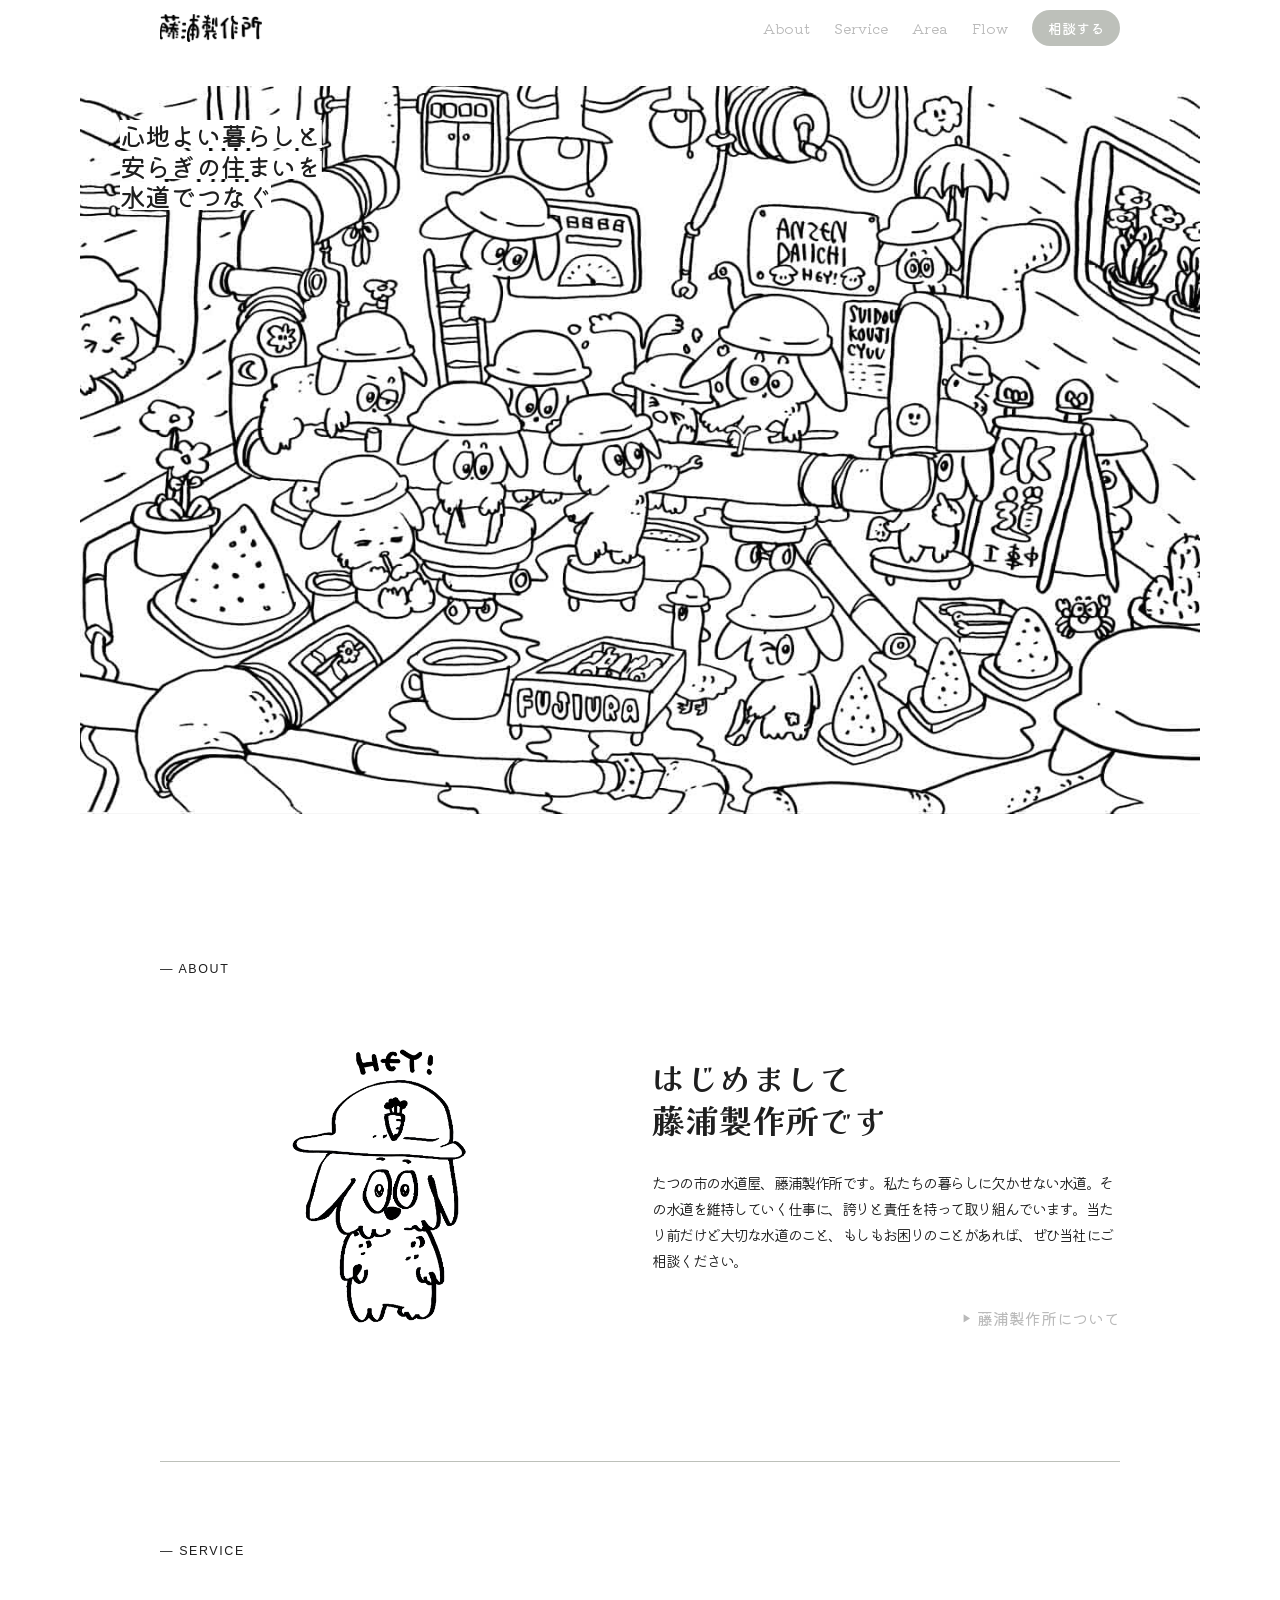
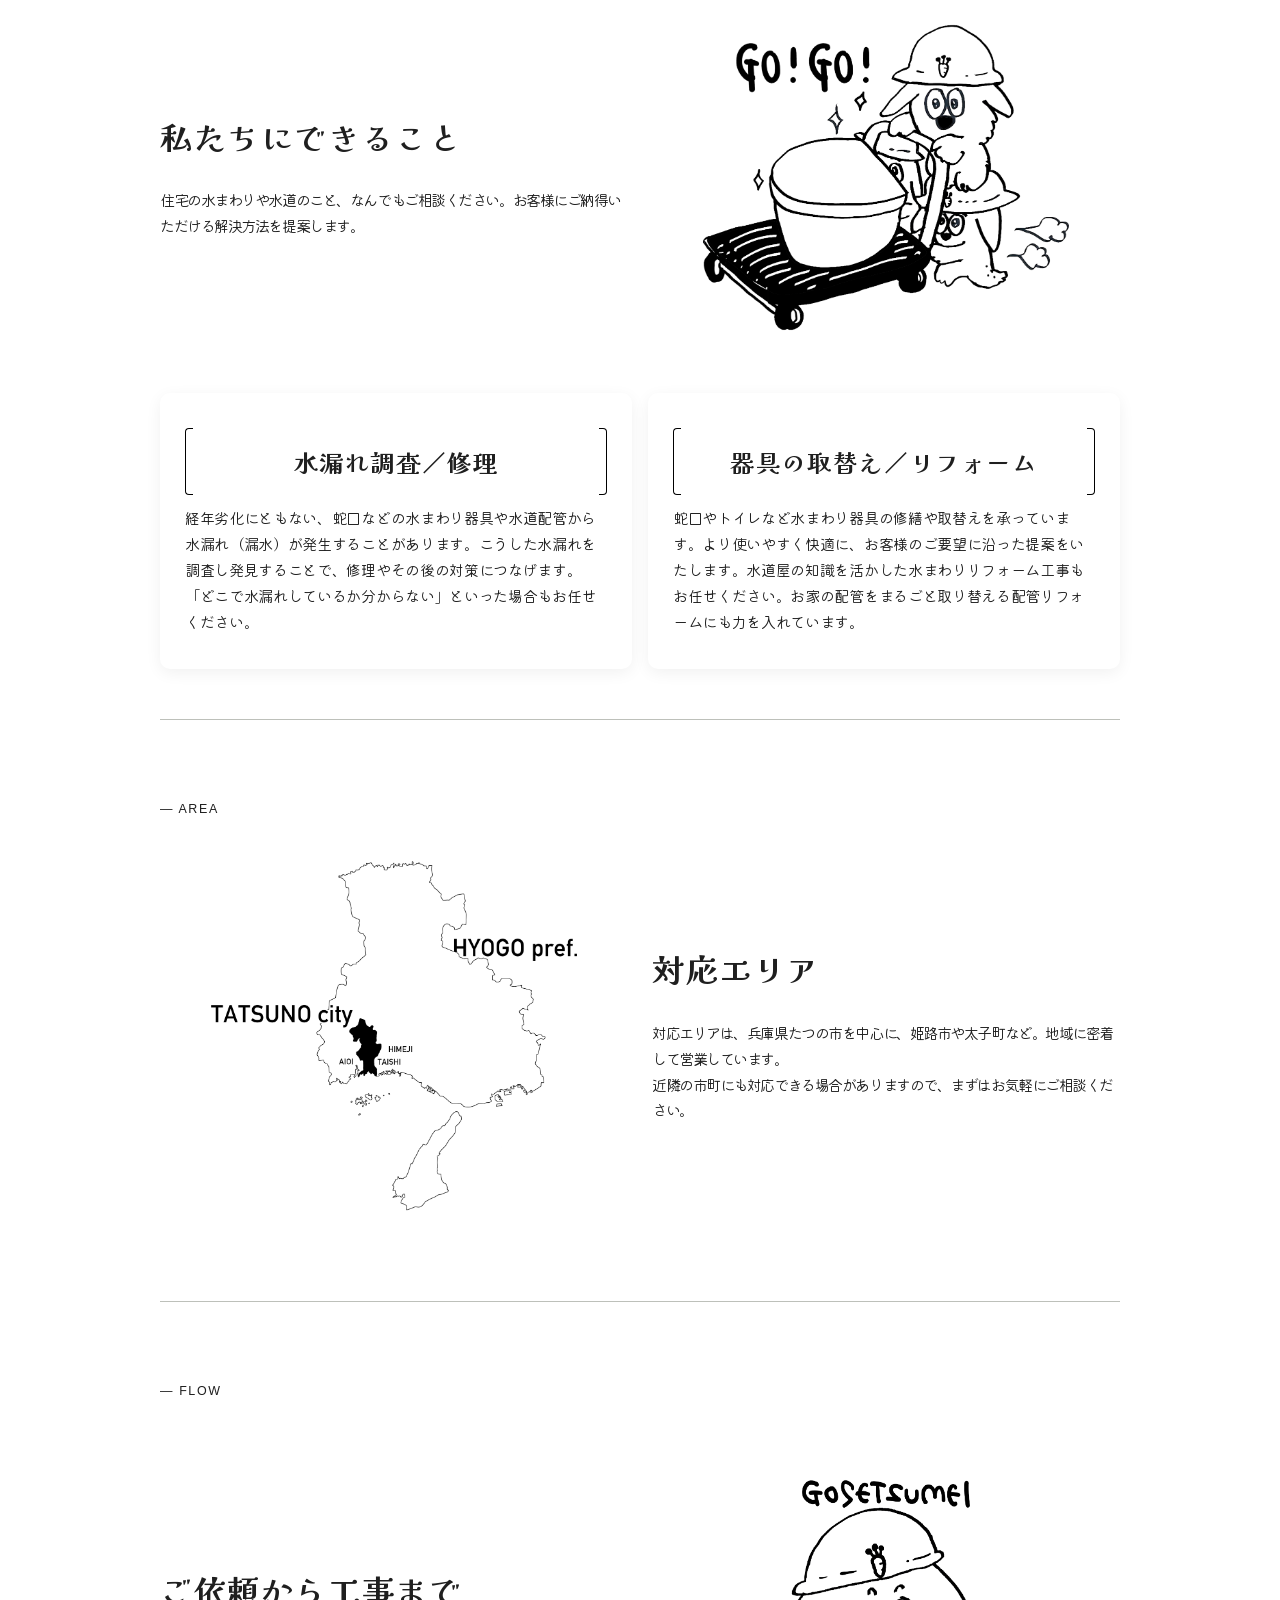
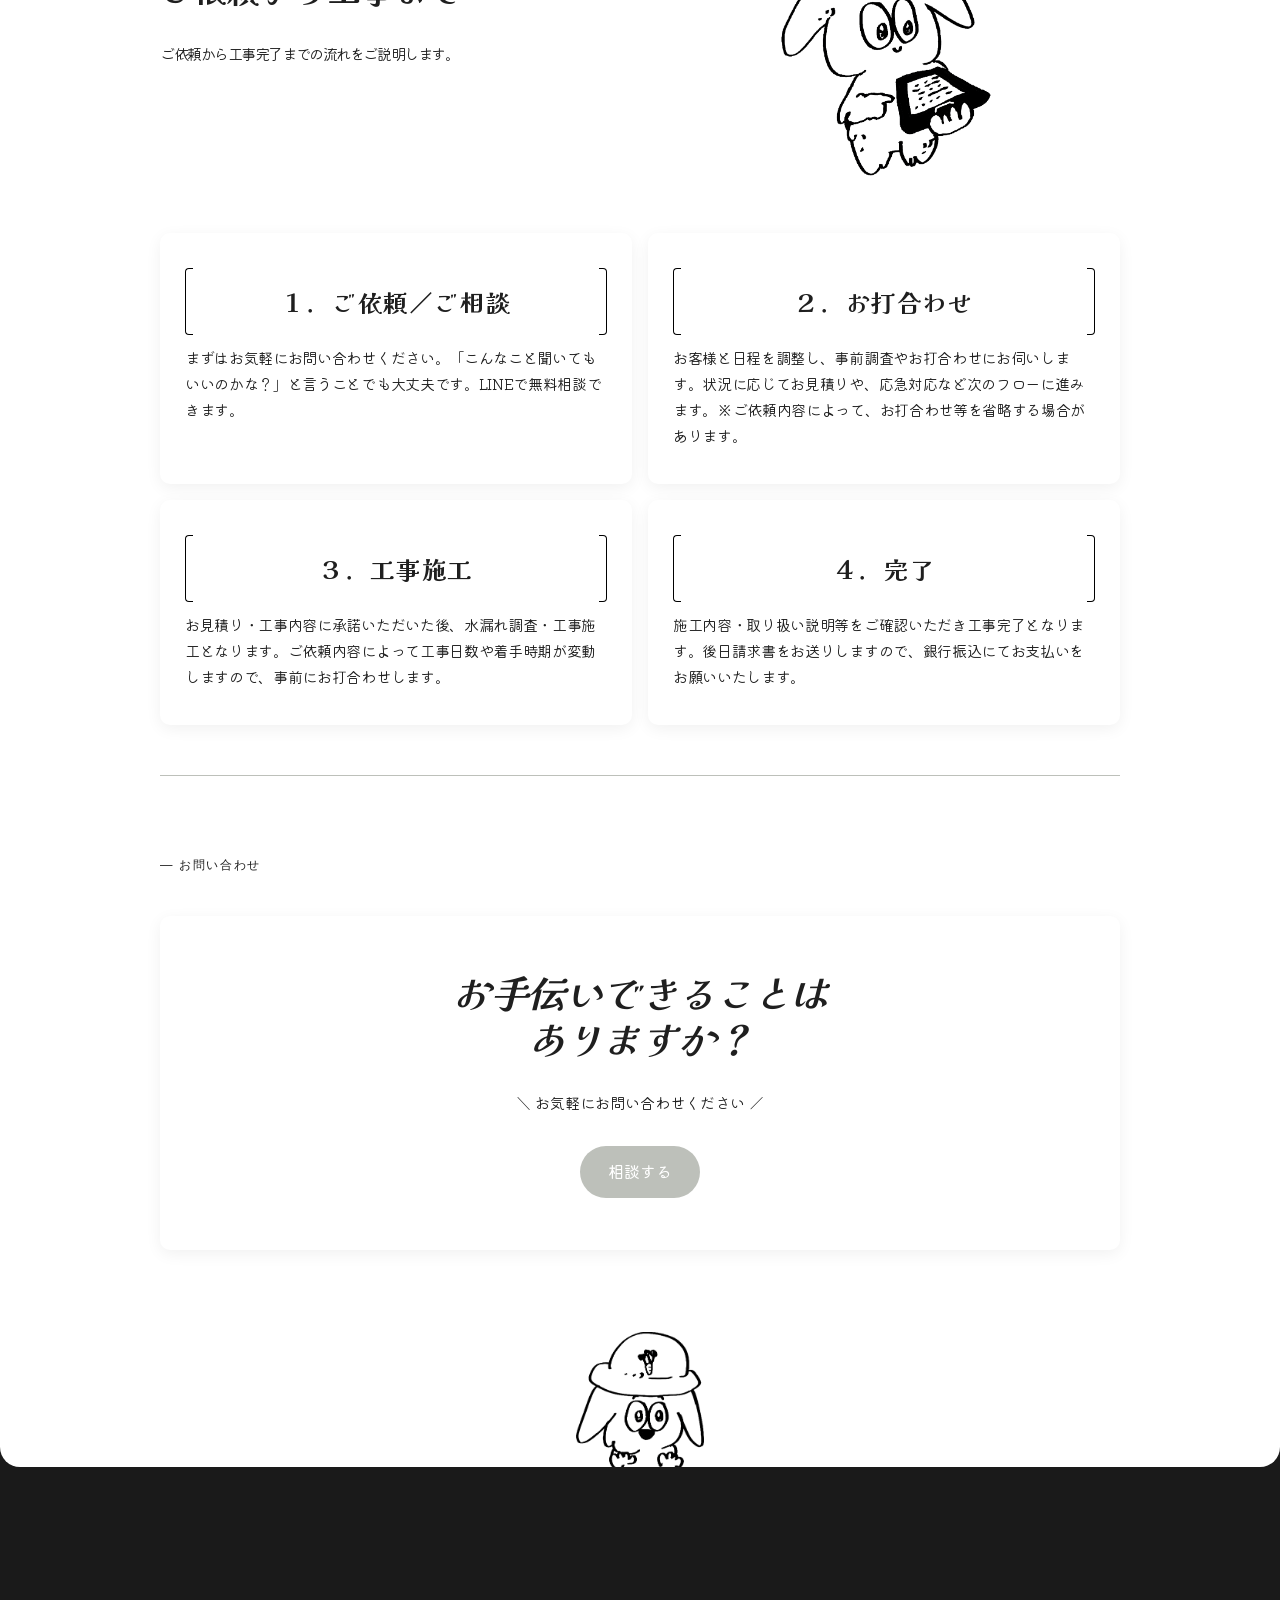
==== fujiuraworks.jp/index.html @ 40017f99 "update" ====
<!DOCTYPE html>
<html lang="ja">
<head>
  <meta charset="UTF-8">
  <meta name="viewport" content="width=device-width, initial-scale=1.0">
  <title>たつの市の水道・水漏れ修理なら藤浦製作所｜指定給水装置工事事業者</title>
  <meta name="description" content="たつの市の水道工事・水漏れ修理なら藤浦製作所へ。たつの市指定給水装置工事事業者が、漏水調査、蛇口・トイレの交換、配管工事、水まわりリフォームに対応。姫路市・太子町もご相談ください。">
  <meta name="robots" content="index, follow">
  <link rel="canonical" href="https://fujiuraworks.jp/">
  <link rel="icon" href="img/footer.png" type="image/png">
  <meta property="og:type" content="website">
  <meta property="og:site_name" content="藤浦製作所">
  <meta property="og:title" content="たつの市の水道・水漏れ修理なら藤浦製作所">
  <meta property="og:description" content="たつの市指定給水装置工事事業者が、水漏れ修理、配管工事、器具交換、水まわりリフォームを承ります。">
  <meta property="og:url" content="https://fujiuraworks.jp/">
  <meta property="og:image" content="https://fujiuraworks.jp/img/heroimage.jpg">
  <meta name="twitter:card" content="summary_large_image">
  <meta name="theme-color" content="#ffffff">
  <script defer src="analytics.js"></script>
  <script type="application/ld+json">
  {
    "@context": "https://schema.org",
    "@type": ["Plumber", "LocalBusiness"],
    "@id": "https://fujiuraworks.jp/#business",
    "name": "藤浦製作所",
    "url": "https://fujiuraworks.jp/",
    "image": "https://fujiuraworks.jp/img/logo.png",
    "telephone": "+81-70-4317-7165",
    "address": {
      "@type": "PostalAddress",
      "streetAddress": "誉田町福田467-6",
      "addressLocality": "たつの市",
      "addressRegion": "兵庫県",
      "addressCountry": "JP"
    },
    "contactPoint": {
      "@type": "ContactPoint",
      "telephone": "+81-70-4317-7165",
      "contactType": "customer service",
      "availableLanguage": "Japanese"
    },
    "areaServed": ["兵庫県たつの市", "兵庫県太子町", "兵庫県姫路市"],
    "openingHoursSpecification": [
      {
        "@type": "OpeningHoursSpecification",
        "dayOfWeek": ["Monday", "Tuesday", "Wednesday", "Thursday", "Friday", "Saturday"],
        "opens": "08:00",
        "closes": "17:00"
      }
    ],
    "hasOfferCatalog": {
      "@type": "OfferCatalog",
      "name": "水道・水まわり工事",
      "itemListElement": [
        {"@type": "Offer", "itemOffered": {"@type": "Service", "name": "水漏れ調査・修理"}},
        {"@type": "Offer", "itemOffered": {"@type": "Service", "name": "蛇口・トイレなど水まわり器具の取替え"}},
        {"@type": "Offer", "itemOffered": {"@type": "Service", "name": "給水・排水配管工事"}},
        {"@type": "Offer", "itemOffered": {"@type": "Service", "name": "水まわりリフォーム"}}
      ]
    },
    "description": "たつの市指定給水装置工事事業者。兵庫県たつの市を中心に、水漏れ調査・修理、配管更新工事、蛇口・トイレなど水まわり器具の取替えを承ります。"
  }
  </script>
<!--
  <script>
    const password = '0113';
    const input = prompt('パスワードを入力してください');
    if (input !== password) {
      document.location.href = 'about:blank';
    }
  </script>
-->

  <!-- Google Fonts -->
  <link rel="preconnect" href="https://fonts.googleapis.com">
  <link rel="preconnect" href="https://fonts.gstatic.com" crossorigin>
  <link href="https://fonts.googleapis.com/css2?family=Kaisei+Opti:wght@700&family=Kiwi+Maru:wght@300;500&family=Noto+Sans+JP:wght@100..900&family=Shippori+Mincho:wght@700&family=Zen+Antique&family=Zen+Kurenaido&display=swap" rel="stylesheet">
  <link rel="stylesheet" href="style.css">
</head>
<body>

<!-- LOADING OVERLAY -->
<div class="loading-overlay" id="loading-overlay">
  <img class="loading-name" src="img/logo.png" alt="藤浦製作所">
  <img class="loading-image" src="img/about.png" alt="">
  <svg class="loading-spinner" viewBox="0 0 24 24" aria-hidden="true">
    <circle cx="12" cy="12" r="9" fill="none" stroke="currentColor" stroke-width="2"/>
    <path d="M21 12a9 9 0 0 0-9-9" fill="none" stroke="currentColor" stroke-width="2" stroke-linecap="round"/>
  </svg>
  <span class="loading-label">よみこみ中…</span>
</div>

<div class="page-content">

  <!-- HEADER -->
  <header>
    <div class="header-inner">
      <a href="#" class="logo"><img src="img/logo.png" alt="藤浦製作所"></a>
      <button class="menu-toggle" aria-label="メニューを開く">
        <span></span>
        <span></span>
        <span></span>
      </button>
    </div>
  </header>

  <nav>
    <div class="nav-panel">
      <button class="nav-close" aria-label="メニューを閉じる">
        <span></span>
        <span></span>
      </button>
      <a href="#" class="logo nav-logo"><img src="img/logo.png" alt="藤浦製作所"></a>
      <div class="nav-links-group">
        <a href="#About">About</a>
        <a href="#Service">Service</a>
        <a href="#Area">Area</a>
        <a href="#Flow">Flow</a>
      </div>
      <a href="#" class="btn-nav" id="open-contact">相談する</a>
      <div class="nav-legal">
        <a href="#" id="open-about-nav">事業者情報</a>
        <a href="#" id="open-privacy-nav">プライバシーポリシー</a>
      </div>
    </div>
  </nav>

  <!-- HERO IMAGE -->
  <div class="hero-image">
    <div class="hero-image-inner">
      <img src="img/heroimage.jpg" alt="藤浦製作所の水まわり工事" class="hero-img">
      <div class="hero-overlay">
        <h1><span class="hero-h1-text">心地よい暮らしと<br>安らぎの住まいを<br>水道でつなぐ</span></h1>
      </div>
    </div>
    <div class="scroll-indicator" id="scroll-indicator">
      <span class="scroll-label">scroll</span>
      <span class="scroll-arrow">▼</span>
    </div>
  </div>

  <div class="container">

    <!-- ABOUT SECTION -->
    <section id="About">
      <div class="section-label">About</div>
      <div class="showcase-item">
        <div class="showcase-img"><img src="img/about.png" alt="藤浦製作所について"></div>
        <div class="showcase-text">
          <h2>はじめまして<br>藤浦製作所です</h2>
          <p>たつの市の水道屋、藤浦製作所です。私たちの暮らしに欠かせない水道。その水道を維持していく仕事に、誇りと責任を持って取り組んでいます。当たり前だけど大切な水道のこと、もしもお困りのことがあれば、ぜひ当社にご相談ください。</p>
          <a href="#" class="btn-secondary" id="open-about">藤浦製作所について</a>
        </div>
      </div>
    </section>

    <hr class="divider">

    <!-- SERVICE SECTION -->
    <section id="Service">
      <div class="section-label">Service</div>
      <div class="showcase-item reverse">
        <div class="showcase-img"><img src="img/service.png" alt="サービス"></div>
        <div class="showcase-text">
          <h2>私たちにできること</h2>
          <p>住宅の水まわりや水道のこと、なんでもご相談ください。お客様にご納得いただける解決方法を提案します。</p>
        </div>
      </div>
      <div class="features-grid">
        <div class="feature-card">
          <h3>水漏れ調査／修理</h3>
          <p>経年劣化にともない、蛇口などの水まわり器具や水道配管から水漏れ（漏水）が発生することがあります。こうした水漏れを調査し発見することで、修理やその後の対策につなげます。「どこで水漏れしているか分からない」といった場合もお任せください。</p>
        </div>
        <div class="feature-card">
          <h3>器具の取替え／リフォーム</h3>
          <p>蛇口やトイレなど水まわり器具の修繕や取替えを承っています。より使いやすく快適に、お客様のご要望に沿った提案をいたします。水道屋の知識を活かした水まわりリフォーム工事もお任せください。お家の配管をまるごと取り替える配管リフォームにも力を入れています。</p>
        </div>
      </div>
    </section>

    <hr class="divider">

    <!-- AREA SECTION -->
    <section id="Area">
      <div class="section-label">Area</div>
      <div class="showcase-item">
        <div class="showcase-img"><img src="img/map.png" alt="エリア地図"></div>
        <div class="showcase-text">
          <h2>対応エリア</h2>
          <p>対応エリアは、兵庫県たつの市を中心に、姫路市や太子町など。地域に密着して営業しています。<br>近隣の市町にも対応できる場合がありますので、まずはお気軽にご相談ください。</p>
        </div>
      </div>
    </section>

    <hr class="divider">

    <!-- FLOW SECTION -->
    <section id="Flow">
      <div class="section-label">Flow</div>
      <div class="showcase-item reverse">
        <div class="showcase-img"><img src="img/flow.png" alt="ご依頼から工事まで"></div>
        <div class="showcase-text">
          <h2>ご依頼から工事まで</h2>
          <p>ご依頼から工事完了までの流れをご説明します。</p>
        </div>
      </div>
      <div class="features-grid">
        <div class="feature-card">
          <h3><span class="sub-font">１．</span>ご依頼／ご相談</h3>
          <p>まずはお気軽にお問い合わせください。「こんなこと聞いてもいいのかな？」と言うことでも大丈夫です。LINEで無料相談できます。</p>
        </div>
        <div class="feature-card">
          <h3><span class="sub-font">２．</span>お打合わせ</h3>
          <p>お客様と日程を調整し、事前調査やお打合わせにお伺いします。状況に応じてお見積りや、応急対応など次のフローに進みます。※ご依頼内容によって、お打合わせ等を省略する場合があります。</p>
        </div>
        <div class="feature-card">
          <h3><span class="sub-font">３．</span>工事施工</h3>
          <p>お見積り・工事内容に承諾いただいた後、水漏れ調査・工事施工となります。ご依頼内容によって工事日数や着手時期が変動しますので、事前にお打合わせします。</p>
        </div>
        <div class="feature-card">
          <h3><span class="sub-font">４．</span>完了</h3>
          <p>施工内容・取り扱い説明等をご確認いただき工事完了となります。後日請求書をお送りしますので、銀行振込にてお支払いをお願いいたします。</p>
        </div>
      </div>
    </section>

    <hr class="divider">

    <!-- CTA -->
    <section id="contact">
      <div class="section-label">お問い合わせ</div>
      <div class="cta">
        <div class="cta-inner">
          <h2><em>お手伝いできることは<br>ありますか？</em></h2>
          <p>＼ お気軽にお問い合わせください ／</p>
          <a href="#" class="btn-cta" id="open-contact-cta">相談する</a>
        </div>
      </div>
    </section>

  </div><!-- /.container -->

  <!-- FOOTER IMAGE -->
  <div class="footer-visual">
    <img src="img/footer.png" alt="">
  </div>

</div><!-- /.page-content -->

<!-- MODAL BACKDROP（モーダル・ナビ共用） backdrop-filter を modal-overlay の外に分離 → iOS Safari jank対策 -->
<div id="modal-backdrop" class="modal-backdrop"></div>

<!-- ABOUT MODAL -->
<div class="modal-overlay" id="modal-about" aria-hidden="true">
  <div class="modal-panel" role="dialog" aria-modal="true" aria-label="藤浦製作所について">
    <button class="modal-close" id="close-about" aria-label="閉じる">
      <span></span><span></span>
    </button>
    <div class="modal-body">

      <div class="modal-header-block">
        <div class="modal-section-label">About</div>
      </div>

      <div class="concept-stage">
        <div class="concept-text active"  style="font-family:'Kaisei Opti', serif;"><ruby>未来<rt>あした</rt></ruby>のためのものづくり</div>
        <div class="concept-text"         style="font-family:'Shippori Mincho', serif;"><ruby>未来<rt>あした</rt></ruby>のためのものづくり</div>
        <div class="concept-text"         style="font-family:'Zen Antique', sans-serif;"><ruby>未来<rt>あした</rt></ruby>のためのものづくり</div>
        <div class="concept-text"         style="font-family:'Kiwi Maru', serif;"><ruby>未来<rt>あした</rt></ruby>のためのものづくり</div>
        <div class="concept-text"         style="font-family:'Noto Sans JP', sans-serif;"><ruby>未来<rt>あした</rt></ruby>のためのものづくり</div>
        <div class="concept-text"         style="font-family:'Zen Kurenaido', sans-serif;"><ruby>未来<rt>あした</rt></ruby>のためのものづくり</div>
        <p class="concept-caption">水道の仕事は、暮らしに欠かせない"当たり前"を支える仕事です。<br>私たちは、その一つひとつを暮らしをつくる「ものづくり」だと考えています。<br>今日の仕事が、明日やその先の暮らしを支えている。<br>そんな想いを胸に、日々の仕事に向き合っています。</p>
      </div>
      <div class="concept-scroll-indicator">
        <span class="scroll-text">Scroll</span>
        <div class="scroll-line"><div class="scroll-line-bar"></div></div>
      </div>

      <div class="modal-content-grid">

        <div class="modal-section">
          <h2 class="modal-title">ごあいさつ</h2>
          <div class="modal-block">
            <p>水道のトラブルや工事は、頻繁ではないからこそ、<br>
            困ったときに「どこに頼めばいいんだろう？」と不安になる方も多いと思います。</p>
            <p>そんなとき、気軽に相談できる存在でありたい。</p>
            <p>私は工事だけでなく、お客様との会話や安心感も大切にしながら、<br>
            「また何かあったらお願いしよう」<br>
            そう思っていただける仕事を目指しています。</p>
            <p>現在一人で営業しているため、すべてのご要望にすぐお応えできない場合もありますが、<br>
            ご縁を大切に、一つひとつ丁寧に取り組みます。</p>
            <p>藤浦製作所　｜　代表　藤浦 高</p>
            <div class="modal-img-placeholder">
              <img src="img/profile.png" alt="代表 藤浦 高">
            </div>
          </div>
        </div>
        <hr class="divider" style="margin: 0;">
        <div class="modal-section">
          <h2 class="modal-title">代表プロフィール</h2>
          <div class="modal-block">
            <p>異業種から設備工事会社へ転職、6年間の経験を経て2023年に独立。<br>
            これまで住宅・公共施設・道路工事など、幅広い現場経験を積む。</p>
            <p>ものづくりが好きで、<br>
            水道に限らず、様々な“つくること”への想いを込めて、屋号を「製作所」に。<br>
            (実はこのホームページも自作)</p>
            <p>1994年生まれ。妻と2人の娘、愛兎と暮らす。<br>
            休日は吹奏楽団の活動や、カメラを持って出かけたり。<br>
            たいしウインドアンサンブル副団長。</p>
            <hr class="divider" style="margin: 24px 0; border-top-style: dashed; border-top-width: 0.5px;">
            <p class="keep-br">【保有資格】<br><br>
            ・給水装置工事主任技術者<br>
            ・下水道排水設備工事責任技術者<br>
            ・二級管工事施工管理技士<br>
            ・二級土木施工管理技士　など</p>
          </div>
        </div>
        <hr class="divider" style="margin: 0;">
        <div class="modal-section">
          <h2 class="modal-title">事業所情報</h2>
          <div class="modal-block">
          <dl class="modal-dl modal-dl--pipe">
            <div class="modal-dl-row">
              <dt>屋号</dt>
              <dd>藤浦製作所（たつの市指定給水装置工事事業者）</dd>
            </div>
            <div class="modal-dl-row">
              <dt>所在地</dt>
              <dd>兵庫県たつの市誉田町福田467-6</dd>
            </div>
            <div class="modal-dl-row">
              <dt>電話</dt>
              <dd>070-4317-7165</dd>
            </div>
            <div class="modal-dl-row">
              <dt>営業時間</dt>
              <dd>平日・土曜 8:00〜17:00</dd>
            </div>
            <div class="modal-dl-row">
              <dt>休業日</dt>
              <dd>日曜・祝日・年末年始・お盆など（不定休あり）</dd>
            </div>
            <div class="modal-dl-row">
              <dt>対応エリア</dt>
              <dd>兵庫県たつの市・姫路市・太子町など</dd>
            </div>
          </dl>
          </div>
        </div>
      </div>
      <hr class="divider" style="margin: 0;">
      <div class="modal-section">
        <h2 class="modal-title">お問い合わせ・ご相談</h2>
        <div class="contact-info">
        <p class="contact-desc">下記よりお気軽にお問い合わせください。<br>訪問なしで簡単・気軽なLINE無料相談がおすすめです。<br>只今LINEでご相談のお客様に工事代金の割引クーポンを配布中！！</p>
        <div class="contact-line-wrap">
          <a href="https://lin.ee/OzxFEjX" target="_blank" rel="noopener noreferrer" class="btn-line">
            <svg class="btn-line-icon" viewBox="0 0 24 24" fill="currentColor" aria-hidden="true">
              <path d="M19.365 9.863c.349 0 .63.285.63.631 0 .345-.281.63-.63.63H17.61v1.125h1.755c.349 0 .63.283.63.630 0 .344-.281.629-.63.629h-2.386c-.345 0-.627-.285-.627-.629V8.108c0-.345.282-.63.627-.63h2.386c.349 0 .63.285.63.63 0 .349-.281.63-.63.63H17.61v1.125h1.755zm-3.855 3.016c0 .27-.174.51-.432.596-.064.021-.133.031-.199.031-.211 0-.391-.09-.51-.25l-2.443-3.317v2.94c0 .344-.279.629-.631.629-.346 0-.626-.285-.626-.629V8.108c0-.27.173-.51.43-.595.06-.023.136-.033.194-.033.195 0 .375.104.495.254l2.462 3.33V8.108c0-.345.282-.63.63-.63.345 0 .63.285.63.63v4.771zm-5.741 0c0 .344-.282.629-.631.629-.345 0-.627-.285-.627-.629V8.108c0-.345.282-.63.627-.63.349 0 .631.285.631.63v4.771zm-2.466.629H4.917c-.345 0-.63-.285-.63-.629V8.108c0-.345.285-.63.63-.63.348 0 .63.285.63.63v4.141h1.756c.348 0 .629.283.629.63 0 .344-.281.629-.629.629M24 10.314C24 4.943 18.615.572 12 .572S0 4.943 0 10.314c0 4.811 4.27 8.842 10.035 9.608.391.082.923.258 1.058.59.12.301.079.766.038 1.08l-.164 1.02c-.045.301-.24 1.186 1.049.645 1.291-.539 6.916-4.070 9.436-6.975C23.176 14.393 24 12.458 24 10.314"/>
            </svg>
            LINEで無料相談
          </a>
        </div>
        <div class="contact-tel">
          <span class="contact-tel-label">電話でのお問い合わせ</span>
          <span class="contact-tel-number">070-4317-7165</span>
          <span class="contact-tel-hours">受付時間 8:00〜18:00（日祝除く）<br>作業中など電話に出られない事があります。あらかじめご了承ください。</span>
        </div>
        </div>
      </div>

      <div class="modal-scroll-end">scroll end</div>
    </div>
  </div>
</div>

<!-- CONTACT MODAL -->
<div class="modal-overlay" id="modal-contact" aria-hidden="true">
  <div class="modal-panel" role="dialog" aria-modal="true" aria-label="お問い合わせ／ご相談">
    <button class="modal-close" id="close-contact" aria-label="閉じる">
      <span></span><span></span>
    </button>
    <div class="modal-body">

      <div class="modal-header-block">
        <div class="modal-section-label">Contact</div>
        <h2 class="modal-title">お問い合わせ／ご相談</h2>
      </div>

      <div class="contact-info">
        <p class="contact-desc">下記よりお気軽にお問い合わせください。<br>訪問なしで簡単・気軽なLINE無料相談がおすすめです。<br>只今LINEでご相談のお客様に工事代金の割引クーポンを配布中！！</p>
        
        <!-- LINEリンク：href の URL を公式LINEアカウントのURLに変更してください -->
      <div class="contact-line-wrap">
        <a href="https://lin.ee/OzxFEjX" target="_blank" rel="noopener noreferrer" class="btn-line">
          <svg class="btn-line-icon" viewBox="0 0 24 24" fill="currentColor" aria-hidden="true">
            <path d="M19.365 9.863c.349 0 .63.285.63.631 0 .345-.281.63-.63.63H17.61v1.125h1.755c.349 0 .63.283.63.630 0 .344-.281.629-.63.629h-2.386c-.345 0-.627-.285-.627-.629V8.108c0-.345.282-.63.627-.63h2.386c.349 0 .63.285.63.63 0 .349-.281.63-.63.63H17.61v1.125h1.755zm-3.855 3.016c0 .27-.174.51-.432.596-.064.021-.133.031-.199.031-.211 0-.391-.09-.51-.25l-2.443-3.317v2.94c0 .344-.279.629-.631.629-.346 0-.626-.285-.626-.629V8.108c0-.27.173-.51.43-.595.06-.023.136-.033.194-.033.195 0 .375.104.495.254l2.462 3.33V8.108c0-.345.282-.63.63-.63.345 0 .63.285.63.63v4.771zm-5.741 0c0 .344-.282.629-.631.629-.345 0-.627-.285-.627-.629V8.108c0-.345.282-.63.627-.63.349 0 .631.285.631.63v4.771zm-2.466.629H4.917c-.345 0-.63-.285-.63-.629V8.108c0-.345.285-.63.63-.63.348 0 .63.285.63.63v4.141h1.756c.348 0 .629.283.629.63 0 .344-.281.629-.629.629M24 10.314C24 4.943 18.615.572 12 .572S0 4.943 0 10.314c0 4.811 4.27 8.842 10.035 9.608.391.082.923.258 1.058.59.12.301.079.766.038 1.08l-.164 1.02c-.045.301-.24 1.186 1.049.645 1.291-.539 6.916-4.070 9.436-6.975C23.176 14.393 24 12.458 24 10.314"/>
          </svg>
          LINEで無料相談
        </a>
      </div>
      
      
        <!-- 電話番号 -->
        <div class="contact-tel">
          <span class="contact-tel-label">電話でのお問い合わせ</span>
          <span class="contact-tel-number">070-4317-7165</span>
          <span class="contact-tel-hours">受付時間 8:00〜18:00（日祝除く）<br>作業中など電話に出られない事があります。あらかじめご了承ください。</span>
        </div>
      </div>

      <div class="modal-scroll-end">scroll end</div>
    </div>
  </div>
</div>

<!-- PRIVACY POLICY MODAL -->
<div class="modal-overlay" id="modal-privacy" aria-hidden="true">
  <div class="modal-panel" role="dialog" aria-modal="true" aria-label="プライバシーポリシー">
    <button class="modal-close" id="close-privacy" aria-label="閉じる">
      <span></span><span></span>
    </button>
    <div class="modal-body">

      <div class="modal-header-block">
        <div class="modal-section-label">Privacy Policy</div>
        <h2 class="modal-title">プライバシーポリシー</h2>
      </div>

      <div class="modal-block">
        <p>藤浦製作所（以下「当社」）は、個人情報の保護に関する法令等を遵守するとともに、以下にプライバシーポリシーを定め、個人情報の適正な取り扱いに努めます。</p>
      </div>

      <div class="modal-content-grid">

        <div class="modal-block">
          <h3>（1）事業者情報</h3>
          <dl class="modal-dl modal-dl--pipe">
            <div class="modal-dl-row">
              <dt>屋号</dt>
              <dd>藤浦製作所</dd>
            </div>
            <div class="modal-dl-row">
              <dt>代表者</dt>
              <dd>藤浦 高</dd>
            </div>
            <div class="modal-dl-row">
              <dt>所在地</dt>
              <dd>兵庫県たつの市誉田町福田467-6</dd>
            </div>
            <div class="modal-dl-row">
              <dt>電話</dt>
              <dd>070-4317-7165</dd>
            </div>
          </dl>
        </div>

        <div class="modal-block">
          <h3>（2）個人情報の収集と利用目的</h3>
          <p>当社は、以下の目的のために必要な範囲で個人情報を収集します。利用目的を変更する場合は、変更後の内容を公表またはご本人へ通知します。</p>
          <ul class="modal-list">
            <li>お問い合わせ・ご相談への回答および連絡のため</li>
            <li>お見積り・工事の実施・施工管理のため</li>
            <li>工事完了後のアフターフォローおよびご請求のため</li>
            <li>当社サービスに関するご案内のため</li>
          </ul>
        </div>

        <div class="modal-block">
          <h3>（3）法令の遵守</h3>
          <p>当社は個人情報を取り扱うにあたり、個人情報の保護に関する法律および関係する法令、ガイドラインを遵守します。</p>
        </div>

        <div class="modal-block">
          <h3>（4）個人情報の管理・保護</h3>
          <p>ご提供いただいた個人情報は、管理責任者が適切に管理し、漏洩や紛失等の防止に努めます。また、外部からの不正アクセスや破壊、改ざん等の危険に対して安全対策を実施し、個人情報の保護に努めます。</p>
        </div>

        <div class="modal-block">
          <h3>（5）個人情報の利用</h3>
          <p>当社はご本人の同意を得ないで、利用目的の達成に必要な範囲を超えて個人情報を取り扱いません。</p>
        </div>

        <div class="modal-block">
          <h3>（6）個人情報の第三者への提供</h3>
          <p>当社はご本人の同意を得ないで、業務委託先以外の第三者に開示・提供することはありません。ただし、法令により開示を求められた場合を除きます。</p>
        </div>

        <div class="modal-block">
          <h3>（7）個人情報の開示・訂正等</h3>
          <p>個人情報につき開示、訂正等の請求があった場合は、その請求がご本人またはその代理人によるものであることを確認した上で、必要かつ合理的な範囲で対応いたします。</p>
        </div>

        <div class="modal-block">
          <h3>（8）お問い合わせ窓口</h3>
          <p>個人情報の取り扱いに関するお問い合わせは、<span style="font-family:'Kiwi Maru', serif; color:#999;">藤浦製作所（TEL:070-4317-7165）</span>までご連絡ください。</p>
        </div>

        <div class="modal-block">
          <p style="font-size:0.8rem; color:#999; text-align:right; font-family:'Kiwi Maru', serif;">制定：2026年5月1日</p>
        </div>

      </div>

      <div class="modal-scroll-end">scroll end</div>
    </div>
  </div>
</div>

<!-- FOOTER -->
<footer>
  <div class="footer-inner">

    <div class="footer-top">
      <a href="#" class="footer-logo"><img src="img/footer-logo.png" alt="藤浦製作所"></a>
      <p class="footer-tagline">たつの市の水まわり工事は当店へ</p>
    </div>

    <div class="footer-mid">
      <div class="footer-nav">
        <a href="#About">About</a>
        <a href="#Service">Service</a>
        <a href="#Area">Area</a>
        <a href="#Flow">Flow</a>
        <a href="#" id="open-contact-footer">Contact</a>
      </div>
    </div>

    <div class="footer-bottom">
      <div class="footer-links">
        <a href="#" id="open-privacy">プライバシーポリシー</a>
        <a href="#" id="open-about-footer">事業所情報</a>
      </div>
      <span class="footer-copy">© 2026 Fujiura Works</span>
    </div>

  </div>
</footer>

<script>
  // ── ローディングオーバーレイ ──
  const loadingOverlay = document.getElementById('loading-overlay');

  const toggle = document.querySelector('.menu-toggle');
  const nav = document.querySelector('nav');
  const header = document.querySelector('header');

  // ── ヒーロー アニメーション ──
  const heroOverlay = document.querySelector('.hero-overlay');
  const heroH1 = heroOverlay.querySelector('h1');
  const heroImageEl = document.querySelector('.hero-image');
  const scrollIndicator = document.getElementById('scroll-indicator');

  // 初期状態: h1・スクロールインジケーター非表示
  heroH1.style.opacity = '0';
  heroH1.style.transform = 'scale(0.97)';
  scrollIndicator.style.opacity = '0';

  function startHeroIntro() {
    // ① h1 フェイドイン（初期状態が描画されてからtransitionを開始）
    setTimeout(() => {
      heroH1.style.transition = 'opacity 3s ease, transform 3s ease';
      heroH1.style.opacity = '1';
      heroH1.style.transform = 'scale(1)';
    }, 50);

    // ② スクロールインジケーター フェイドイン（h1の後、溜めを持たせて）
    setTimeout(() => {
      scrollIndicator.style.transition = 'opacity 0.8s ease';
      scrollIndicator.style.opacity = '1';
    }, 3200);

    // ③ スクロールインジケーター transition を外す
    setTimeout(() => {
      scrollIndicator.style.opacity = '';
      scrollIndicator.style.transition = '';
    }, 4200);
  }

  window.addEventListener('load', () => {
    loadingOverlay.classList.add('hidden');
    setTimeout(() => {
      loadingOverlay.remove();
      startHeroIntro();
    }, 800);
  });

  // ── スクロールインジケーター ──
  function updateScrollIndicator() {
    scrollIndicator.classList.toggle('hidden', window.scrollY > 80);
  }
  window.addEventListener('scroll', updateScrollIndicator, { passive: true });

  // ── ヘッダー・ナビ スクロール表示 ──
  function updateNavVisibility() {
    const heroBottom = heroImageEl.offsetTop + heroImageEl.offsetHeight;
    const visible = window.scrollY >= heroBottom - 80;
    header.classList.toggle('nav-visible', visible);
    nav.classList.toggle('nav-visible', visible);
  }
  window.addEventListener('scroll', updateNavVisibility, { passive: true });
  updateNavVisibility();

  function openMenu() {
    nav.classList.add('active');
    toggle.classList.add('active');
    document.body.style.overflow = 'hidden';
    header.style.zIndex = '9998';
  }

  function closeMenu() {
    nav.classList.remove('active');
    toggle.classList.remove('active');
    document.body.style.overflow = '';
    header.style.zIndex = '';
  }

  toggle.addEventListener('click', () => {
    if (nav.classList.contains('active')) {
      closeMenu();
    } else {
      openMenu();
    }
  });

  document.querySelector('.nav-close').addEventListener('click', closeMenu);

  document.querySelectorAll('nav a').forEach(link => {
    link.addEventListener('click', e => {
      const href = link.getAttribute('href');
      if (href && href.startsWith('#') && href.length > 1) {
        e.preventDefault();
        closeMenu();
        setTimeout(() => {
          const target = document.querySelector(href);
          if (target) {
            const top = target.getBoundingClientRect().top + window.scrollY - 56;
            window.scrollTo({ top: top, behavior: 'smooth' });
          }
        }, 280); // nav の fade-out (0.25s) 完了後にスクロール
      } else {
        closeMenu();
      }
    });
  });

  // ── 共有バックドロップ（iOS Safari jank対策: backdrop-filterをoverlay外に分離）──
  const modalBackdrop = document.getElementById('modal-backdrop');

  // ── About モーダル ──
  const modalAbout = document.getElementById('modal-about');
  const openAbout  = document.getElementById('open-about');
  const closeAbout = document.getElementById('close-about');

  function openModal() {
    modalBackdrop.classList.add('active');
    modalAbout.classList.add('active');
    modalAbout.setAttribute('aria-hidden', 'false');
    modalAbout.querySelector('.modal-panel').scrollTop = 0;
    document.body.style.overflow = 'hidden';
    conceptTimer = setInterval(rotateConcept, 4000);
  }

  function closeModal() {
    modalBackdrop.classList.remove('active');
    modalAbout.classList.remove('active');
    modalAbout.setAttribute('aria-hidden', 'true');
    document.body.style.overflow = '';
    clearInterval(conceptTimer);
    conceptTexts.forEach((el, i) => el.classList.toggle('active', i === 0));
    conceptIndex = 0;
  }

  openAbout.addEventListener('click', e => { e.preventDefault(); openModal(); });

  const openAboutFooter = document.getElementById('open-about-footer');
  if (openAboutFooter) openAboutFooter.addEventListener('click', e => { e.preventDefault(); openModal(); });

  const openAboutNav = document.getElementById('open-about-nav');
  if (openAboutNav) openAboutNav.addEventListener('click', e => { e.preventDefault(); closeMenu(); openModal(); });
  closeAbout.addEventListener('click', closeModal);

  modalAbout.addEventListener('click', e => {
    if (e.target === modalAbout || e.target === modalAbout.querySelector('.modal-panel')) closeModal();
  });

  document.addEventListener('keydown', e => {
    if (e.key === 'Escape' && modalAbout.classList.contains('active')) closeModal();
  });

  // ── Contact モーダル ──
  const modalContact = document.getElementById('modal-contact');
  const closeContact = document.getElementById('close-contact');
  const contactTriggers = [
    document.getElementById('open-contact'),
    document.getElementById('open-contact-cta'),
    document.getElementById('open-contact-footer'),
  ];

  function openContactModal() {
    modalBackdrop.classList.add('active');
    modalContact.classList.add('active');
    modalContact.setAttribute('aria-hidden', 'false');
    modalContact.querySelector('.modal-panel').scrollTop = 0;
    document.body.style.overflow = 'hidden';
  }

  function closeContactModal() {
    modalBackdrop.classList.remove('active');
    modalContact.classList.remove('active');
    modalContact.setAttribute('aria-hidden', 'true');
    document.body.style.overflow = '';
  }

  contactTriggers.forEach(el => {
    if (el) el.addEventListener('click', e => { e.preventDefault(); closeMenu(); openContactModal(); });
  });

  closeContact.addEventListener('click', closeContactModal);

  modalContact.addEventListener('click', e => {
    if (e.target === modalContact || e.target === modalContact.querySelector('.modal-panel')) closeContactModal();
  });

  document.addEventListener('keydown', e => {
    if (e.key === 'Escape' && modalContact.classList.contains('active')) closeContactModal();
  });

  // ── Privacy Policy モーダル ──
  const modalPrivacy = document.getElementById('modal-privacy');
  const openPrivacy  = document.getElementById('open-privacy');
  const closePrivacy = document.getElementById('close-privacy');

  function openPrivacyModal() {
    modalBackdrop.classList.add('active');
    modalPrivacy.classList.add('active');
    modalPrivacy.setAttribute('aria-hidden', 'false');
    modalPrivacy.querySelector('.modal-panel').scrollTop = 0;
    document.body.style.overflow = 'hidden';
  }

  function closePrivacyModal() {
    modalBackdrop.classList.remove('active');
    modalPrivacy.classList.remove('active');
    modalPrivacy.setAttribute('aria-hidden', 'true');
    document.body.style.overflow = '';
  }

  openPrivacy.addEventListener('click', e => { e.preventDefault(); openPrivacyModal(); });

  const openPrivacyNav = document.getElementById('open-privacy-nav');
  if (openPrivacyNav) openPrivacyNav.addEventListener('click', e => { e.preventDefault(); closeMenu(); openPrivacyModal(); });
  closePrivacy.addEventListener('click', closePrivacyModal);

  modalPrivacy.addEventListener('click', e => {
    if (e.target === modalPrivacy || e.target === modalPrivacy.querySelector('.modal-panel')) closePrivacyModal();
  });

  document.addEventListener('keydown', e => {
    if (e.key === 'Escape' && modalPrivacy.classList.contains('active')) closePrivacyModal();
  });

  // ── concept-stage スクロールインジケーター非表示 ──
  const conceptScrollIndicator = document.querySelector('.concept-scroll-indicator');
  const modalAboutPanel = modalAbout.querySelector('.modal-panel');
  modalAboutPanel.addEventListener('scroll', () => {
    conceptScrollIndicator.classList.toggle('hidden', modalAboutPanel.scrollTop > 160);
  }, { passive: true });

  // ── モーダル scroll end ──
  document.querySelectorAll('.modal-panel').forEach(panel => {
    const end = panel.querySelector('.modal-scroll-end');
    if (!end) return;
    panel.addEventListener('scroll', () => {
      const atBottom = panel.scrollHeight - panel.scrollTop - panel.clientHeight < 40;
      end.classList.toggle('visible', atBottom);
    }, { passive: true });
  });

  // ── コンセプト フォント切替 ──
  const conceptTexts = document.querySelectorAll('.concept-text');
  let conceptIndex = 0;
  let conceptTimer = null;

  // Safari ではフォント切替アニメーションを無効化（パフォーマンス対策）
  const isSafari = /^((?!chrome|android).)*safari/i.test(navigator.userAgent);
  if (isSafari) document.documentElement.setAttribute('data-safari', '');

  function rotateConcept() {
    if (isSafari) return;
    const current = conceptTexts[conceptIndex];
    conceptIndex = (conceptIndex + 1) % conceptTexts.length;
    const next = conceptTexts[conceptIndex];
    next.classList.add('active');
    setTimeout(() => current.classList.remove('active'), 500);
  }
</script>

</body>
</html>
---- fujiuraworks.jp/style.css ----
@charset "UTF-8";

*, *::before, *::after { box-sizing: border-box; margin: 0; padding: 0; }

html {
  scroll-padding-top: 56px;
  background: #ffffff;
}

:root {
  --bg: #ffffff;
  --surface: #BDC0BA;
  --border: #BDC0BA;
  --text: #1f1f1f;
  --text-muted: #1f1f1f;
  --accent: #BDC0BA;
  --accent-light: #BABABA;
  --accent-hover: #1f1f1f;
  --white: #ffffff;
  --radius: 10px;
  --font-display: "Kaisei Opti", serif;
  --font-body: "Zen Kurenaido", sans-serif;
  --max-w: 1000px;
  --transition: 0.2s ease;
}


body {
  background: #1a1a1a;
  color: var(--text);
  font-family: var(--font-body);
  font-weight: 400;
  font-style: normal;
  font-size: 16px;
  line-height: 1.6;
  -webkit-font-smoothing: antialiased;
}

p, li {
  font-family: "Kiwi Maru", serif;
  font-weight: 300;
}

/* フッターパララックス用：header＋コンテンツをまとめてフッターの上に乗せる */
.page-content {
  position: relative;
  z-index: 1;
  background: var(--bg);
  border-bottom-left-radius: 20px;
  border-bottom-right-radius: 20px;
  margin-bottom: 16px;
}

/* ─── HEADER ─── */
header {
  position: fixed;
  top: 0;
  left: 0;
  width: 100%;
  z-index: 100;
  background: #ffffff;
  backdrop-filter: blur(12px);
  -webkit-backdrop-filter: blur(12px);
  opacity: 0;
  transform: translateY(-100%);
  transition: opacity 1.2s cubic-bezier(0.25, 0.1, 0.25, 1),
              transform 1s cubic-bezier(0.25, 0.1, 0.25, 1);
}

header.nav-visible {
  opacity: 1;
  transform: translateY(0);
}

.header-inner {
  max-width: var(--max-w);
  margin: 0 auto;
  padding: 0 20px;
  display: flex;
  align-items: center;
  justify-content: space-between;
  height: 56px;
}

.logo {
  font-family: var(--font-display);
  font-size: 1.2rem;
  color: var(--text);
  text-decoration: none;
  letter-spacing: -0.01rem;
  display: flex;
  align-items: center;
}

.logo img {
  height: 28px;
  width: auto;
  display: block;
}

/* ─── NAV ─── */
nav {
  position: fixed;
  top: 0;
  left: 50%;
  transform: translateX(-50%);
  width: 100%;
  max-width: var(--max-w);
  height: 56px;
  display: flex;
  align-items: center;
  justify-content: flex-end;
  gap: 24px;
  padding: 0 20px;
  z-index: 9999;
  pointer-events: none;
  background: transparent;
  opacity: 0;
  transition: opacity 1.2s cubic-bezier(0.25, 0.1, 0.25, 1);
}

@media (min-width: 769px) {
  nav.nav-visible { opacity: 1; }
}
nav:not(.nav-visible):not(.active) a { pointer-events: none; }

nav a {
  pointer-events: auto;
  font-family: "Kiwi Maru", serif;
  font-size: 0.875rem;
  font-weight: 400;
  color: #BABABA;
  text-decoration: none;
  transition: color var(--transition);
}

nav a:hover { color: var(--text); }


nav a:not(.btn-nav) {
  position: relative;
}

nav a:not(.btn-nav)::after {
  content: '';
  position: absolute;
  bottom: -2px;
  left: 0;
  width: 0;
  height: 1px;
  background: currentColor;
  transition: width 0.25s ease;
}

nav a:not(.btn-nav):hover::after { width: 100%; }

.nav-close {
  display: none;
}

/* デスクトップではwrapperを透過 */
.nav-panel {
  display: contents;
}

/* ナビパネル内ロゴ（モバイルのみ表示） */
.nav-logo {
  display: none;
}

/* スマホナビ下部リンク（デスクトップでは非表示） */
.nav-legal {
  display: none;
}

/* デスクトップではグループwrapperを透過 */
.nav-links-group {
  display: contents;
}

.btn-nav {
  font-size: 0.875rem;
  font-weight: 500;
  color: var(--white) !important;
  background: var(--accent);
  padding: 7px 16px;
  border-radius: 999px;
  text-decoration: none;
  transition: background var(--transition);
}

.btn-nav:hover { background: var(--accent-hover) !important; }

/* ハンバーガーメニュー */
.menu-toggle {
  display: none;
  flex-direction: column;
  gap: 5px;
  background: none;
  border: none;
  cursor: pointer;
}

.menu-toggle span {
  width: 22px;
  height: 2px;
  background: var(--text);
  transition: 0.25s ease;
}

.menu-toggle.active span:nth-child(1) { transform: translateY(7px) rotate(45deg); }
.menu-toggle.active span:nth-child(2) { opacity: 0; }
.menu-toggle.active span:nth-child(3) { transform: translateY(-7px) rotate(-45deg); }

@media (max-width: 768px) {

  .menu-toggle {
    display: flex;
    z-index: 10000;
  }

  /* オーバーレイ — backdrop-filter なし・solid背景 → iOS Safari jank対策 */
  nav {
    position: fixed;
    top: 0;
    left: 0;
    width: 100%;
    height: 100dvh;
    transform: none;
    max-width: 100%;
    z-index: 9999;
    background: rgba(255, 255, 255, 0.92);
    display: flex;
    flex-direction: column;
    align-items: center;
    justify-content: center;
    padding: 20px;
    gap: 0;
    opacity: 0;
    pointer-events: none;
    transition: opacity 0.3s ease;
  }

  nav.active {
    opacity: 1;
    pointer-events: auto;
  }

  /* パネル — modal-panel と同スタイル */
  .nav-panel {
    display: flex;
    flex-direction: column;
    align-items: center;
    gap: 28px;
    text-align: center;
    background: var(--bg);
    width: 100%;
    border-radius: var(--radius);
    padding: 100px 24px 0;
    position: relative;
    box-shadow: 0 4px 16px rgba(0,0,0,0.06);
    transform: translate3d(0, 24px, 0);
    transition: transform 0.35s cubic-bezier(0.32, 0.72, 0, 1);
    will-change: transform;
  }

  nav.active .nav-panel {
    transform: translate3d(0, 0, 0);
  }

  .nav-close {
    position: absolute;
    top: 16px;
    right: 16px;
    width: 44px;
    height: 44px;
    background: none;
    border: none;
    cursor: pointer;
    display: flex;
    align-items: center;
    justify-content: center;
  }

  .nav-close span {
    position: absolute;
    width: 22px;
    height: 2px;
    background: var(--text);
    border-radius: 2px;
    transition: 0.25s ease;
  }

  .nav-close span:nth-child(1) { transform: rotate(45deg); }
  .nav-close span:nth-child(2) { transform: rotate(-45deg); }

  nav a { font-size: 1.2rem; }

  nav a.nav-logo {
    display: flex;
    align-items: center;
    font-size: 1.1rem;
    position: absolute;
    top: 16px;
    left: 24px;
    height: 44px;
  }

  /* 相談するボタン：モバイルでやや大きく、下余白を広げる */
  .nav-panel .btn-nav {
    font-size: 1.1rem;
    padding: 10px 28px;
    margin-bottom: 16px;
  }

  /* リンクグループ内の各リンク先頭に ▶︎ を追加 */
  .nav-links-group a::before {
    content: '▶︎';
    font-size: 0.45em;
    margin-right: 0.5em;
    vertical-align: middle;
    color: var(--accent);
  }

  /* リンクグループ：全体は中央、テキストは左揃え */
  .nav-links-group {
    display: flex;
    flex-direction: column;
    align-items: flex-start;
    gap: 20px;
  }

  .nav-legal {
    display: flex;
    gap: 24px;
    justify-content: center;
    width: 100%;
    border-top: 0.5px solid var(--border);
    padding: 20px 0;
  }

  .nav-legal a {
    font-size: 0.7rem;
    color: #999;
    text-decoration: none;
    letter-spacing: 0.04em;
  }

  .nav-legal a::before {
    content: '▶︎';
    font-size: 0.6em;
    margin-right: 0.4em;
    vertical-align: middle;
    color: var(--accent);
  }

  .nav-legal a:hover { color: var(--text); }
}

/* ─── CONTAINER ─── */
.container {
  max-width: var(--max-w);
  margin: 0 auto;
  padding: 0 20px;
}

/* ─── HERO IMAGE ─── */
.hero-image {
  position: relative;
  width: 100%;
  height: 100vh;
  height: 100dvh;
  padding: 80px;
  margin-bottom: 60px;
}

.hero-image-inner {
  overflow: hidden;
  background: #ffffff;
  width: 100%;
  height: 100%;
  display: flex;
  align-items: center;
  justify-content: center;
  position: relative;
}

.hero-img {
  position: absolute;
  inset: 0;
  width: 100%;
  height: 100%;
  object-fit: contain;
  object-position: center;
}

.hero-overlay {
  position: absolute;
  inset: 0;
  z-index: 50;
  display: flex;
  align-items: flex-start;
  justify-content: flex-start;
  padding: 40px;
  text-align: left;
  pointer-events: none;
}


.hero-h1-text {
  display: inline;
  background: none;
  background-image: linear-gradient(#ffffff, #ffffff);
  background-size: 100% 1.1em;
  background-repeat: no-repeat;
  background-position: center center;
  padding: 0;
  -webkit-box-decoration-break: clone;
  box-decoration-break: clone;
}

.sp-br { display: inline; }

.image-placeholder {
  display: flex;
  flex-direction: column;
  align-items: center;
  gap: 10px;
  color: var(--text-muted);
}

.image-placeholder svg { opacity: 0.35; }

.image-placeholder span {
  font-size: 0.8rem;
  opacity: 0.6;
}

/* ─── LOADING OVERLAY ─── */
.loading-overlay {
  position: fixed;
  inset: 0;
  z-index: 99999;
  background: #ffffff;
  display: flex;
  flex-direction: column;
  align-items: center;
  justify-content: center;
  gap: 20px;
  opacity: 1;
  transition: opacity 0.8s ease;
  pointer-events: all;
}

.loading-overlay.hidden {
  opacity: 0;
  pointer-events: none;
}

.loading-name {
  display: block;
  width: min(220px, 64vw);
  height: auto;
}

.loading-image {
  display: block;
  width: min(180px, 52vw);
  height: auto;
}

.loading-spinner {
  width: 30px;
  height: 30px;
  color: #1f1f1f;
  animation: loadingSpin 1s linear infinite;
}

.loading-spinner circle { opacity: 0.2; }
.loading-spinner path { opacity: 0.9; }

@keyframes loadingSpin {
  to { transform: rotate(360deg); }
}

.loading-label {
  font-family: "Kaisei Opti", serif;
  font-size: 0.75rem;
  letter-spacing: 0.15em;
  color: #999;
}

/* ─── SCROLL INDICATOR ─── */
.scroll-indicator {
  position: absolute;
  bottom: 20px;
  left: 50%;
  transform: translateX(-50%);
  display: flex;
  flex-direction: column;
  align-items: center;
  gap: 2px;
  opacity: 1;
  transition: opacity 0.6s ease;
}

.scroll-indicator.hidden { opacity: 0; }


.scroll-label {
  font-family: "Kiwi Maru", serif;
  font-size: 0.52rem;
  letter-spacing: 0.22em;
  color: rgba(31, 31, 31, 0.5);
  animation: scrollBlink 3.5s ease-in-out infinite;
}

.scroll-arrow {
  font-size: 0.65rem;
  color: rgba(31, 31, 31, 0.5);
  animation: scrollBlink 3.5s ease-in-out infinite;
}

@keyframes scrollBlink {
  0%, 100% { opacity: 0.15; }
  50%       { opacity: 0.7; }
}

/* ─── HERO ─── */
.hero {
  max-width: var(--max-w);
  margin: 0 auto;
  padding: 72px 24px 56px;
  text-align: center;
}

.hero-overlay h1 {
  font-family: "Kiwi Maru", serif;
  font-size: clamp(1rem, 0.636rem + 1.82vw, 1.6rem);
  letter-spacing: -0.05rem;
  line-height: 1.2;
  color: var(--text);
  font-weight: 500;
  font-style: normal;
  margin-bottom: 20px;
}

.hero-actions {
  display: flex;
  flex-direction: column;
  align-items: center;
  gap: 12px;
}

/* ─── SECTION ─── */
section {
  max-width: var(--max-w);
  margin: 0 auto;
  padding: 0 0 50px;
  scroll-margin-top: 56px;
}

.section-label {
  font-size: 0.78rem;
  font-weight: 500;
  text-transform: uppercase;
  letter-spacing: 0.1rem;
  color: var(--text-muted);
  margin-bottom: 40px;
  font-family: "Zen Antique", sans-serif;
}

.section-label::before { content: '— '; }

/* ─── FEATURES GRID ─── */
.features-grid {
  display: grid;
  grid-template-columns: 1fr;
  gap: 16px;
}

@media (min-width: 520px) {
  .features-grid { grid-template-columns: 1fr 1fr; }
}

.feature-card {
  border-radius: var(--radius);
  padding: 35px 25px;
  border-color: #c8c5bd;
  box-shadow: 0 4px 16px rgba(0,0,0,0.06);
}

.feature-card h3 {
  width: 100%;
  font-family: var(--font-display);
  font-size: clamp(1rem, 0.818rem + 0.91vw, 1.5rem);
  letter-spacing: 0.1rem;
  margin-bottom: 10px;
  color: var(--text);
  position: relative;
  line-height: 1.8;
  padding: 0.75rem 1rem;
  text-align: center;
  top: 0;
}

.feature-card h3::before,
.feature-card h3::after {
  position: absolute;
  top: 0;
  content: '';
  width: 8px;
  height: 100%;
  display: inline-block;
}

.feature-card h3::before {
  border-top-left-radius: 4px;
  border-bottom-left-radius: 4px;
  border-left: solid 1px black;
  border-top: solid 1px black;
  border-bottom: solid 1px black;
  left: 0;
}

.feature-card h3::after {
  border-top-right-radius: 4px;
  border-bottom-right-radius: 4px;
  border-top: solid 1px black;
  border-right: solid 1px black;
  border-bottom: solid 1px black;
  right: 0;
}

.feature-card p {
  font-size: 0.95rem;
  color: var(--text-muted);
  line-height: 1.7;
  letter-spacing: -0.02rem;
  font-weight: 300;
  font-family: "Kiwi Maru", serif;
}

/* ─── SHOWCASE ─── */
.showcase-item {
  display: grid;
  grid-template-columns: 1fr;
  gap: 24px;
  margin-bottom: 40px;
}

@media (min-width: 600px) {
  .showcase-item {
    grid-template-columns: 1fr 1fr;
    align-items: center;
  }

  .showcase-item.reverse { direction: rtl; }
  .showcase-item.reverse > * { direction: ltr; }
}

@media (max-width: 599px) {
  .showcase-img  { order: 2; }
  .showcase-text { order: 1; }
}

.showcase-img {
  border-radius: var(--radius);
  aspect-ratio: 4/3;
  display: flex;
  align-items: center;
  justify-content: center;
  color: var(--text-muted);
  font-size: 0.8rem;
}

.showcase-img img {
  width: 100%;
  height: 100%;
  object-fit: contain;
  display: block;
}

.showcase-text {
  display: flex;
  flex-direction: column;
  align-items: flex-start;
}

.showcase-text h2 {
  font-family: var(--font-display);
  font-size: clamp(1.5rem, 1.318rem + 0.91vw, 2rem);
  line-height: 1.3;
  letter-spacing: 0.1rem;
  margin-bottom: 30px;
}

.showcase-text p {
  font-size: 0.95rem;
  color: var(--text-muted);
  line-height: 1.7;
  letter-spacing: -0.09rem;
  font-weight: 300;
}

.showcase-text .btn-secondary {
  align-self: flex-end;
  margin-top: 16px;
}

.showcase-text a {
  font-family: "Kiwi Maru", serif;
  color: #BABABA;
  line-height: 1.7;
  letter-spacing: -0.01rem;
  font-weight: 400;
}

/* ─── BUTTONS ─── */
.btn-secondary {
  display: inline-flex;
  align-items: center;
  gap: 6px;
  font-size: 1rem;
  font-weight: 500;
  color: #BABABA;
  text-decoration: none;
  padding: 15px 0 2px 0;
  transition: color var(--transition);
  position: relative;
}

.btn-secondary::before {
  content: '▶';
  display: inline-block;
  font-size: 0.65em;
  flex-shrink: 0;
  transition: transform 0.25s ease;
}

.btn-secondary::after {
  content: '';
  position: absolute;
  bottom: 0;
  left: 0;
  width: 0;
  height: 1px;
  background: currentColor;
  transition: width 0.25s ease;
}

.btn-secondary:hover { color: var(--text); }
.btn-secondary:hover::before { transform: translateX(3px); }
.btn-secondary:hover::after { width: 100%; }

/* ─── CTA ─── */
.cta {
  max-width: var(--max-w);
  margin: 0 auto 32px;
  padding: 0;
}

.cta-inner {
  background: #ffffff;
  color: #1f1f1f;
  border-radius: var(--radius);
  padding: 52px 32px;
  text-align: center;
  border-color: #c8c5bd;
  box-shadow: 0 4px 16px rgba(0,0,0,0.06);
}

.cta-inner h2 {
  font-family: var(--font-display);
  font-size: clamp(1.6rem, 6vw, 2.4rem);
  line-height: 1.2;
  letter-spacing: -0.03rem;
  margin-bottom: 30px;
}

.cta-inner h2 em { font-style: italic; }

.cta-inner p {
  font-size: 0.95rem;
  margin-bottom: 32px;
  font-weight: 300;
}

.btn-cta {
  font-family: "Kiwi Maru", serif;
  display: inline-block;
  font-size: 1rem;
  font-weight: 400;
  color: var(--white);
  background: var(--accent);
  padding: 13px 28px;
  border-radius: 999px;
  text-decoration: none;
  transition: background var(--transition), transform var(--transition);
}

.btn-cta:hover {
  background: var(--accent-hover);
  transform: translateY(-1px);
}

/* ─── DIVIDER ─── */
.divider {
  max-width: var(--max-w);
  margin: 0 auto 80px;
  padding: 0 24px;
  border: none;
  border-top: 1px solid var(--border);
}

/* ─── FADE IN ─── */
@keyframes fadeUp {
  from { opacity: 0; transform: translateY(18px); }
  to   { opacity: 1; transform: translateY(0); }
}

.hero-overlay h1 { animation: none; }

/* ─── FOOTER ─── */
.footer-visual {
  width: 100%;
  line-height: 0;
}

.footer-visual img {
  width: 10%;
  height: auto;
  display: block;
  margin: 0 auto;
}

footer {
  background: #1a1a1a;
  padding: 56px 24px 32px;
  margin-top: 0;
  position: sticky;
  bottom: 0;
  z-index: 0;
}

.footer-inner {
  max-width: var(--max-w);
  margin: 0 auto;
  display: flex;
  flex-direction: column;
  gap: 40px;
}

.footer-top {
  display: flex;
  flex-direction: column;
  gap: 8px;
}

.footer-logo {
  font-family: var(--font-display);
  font-size: 1.4rem;
  color: #ffffff;
  text-decoration: none;
  letter-spacing: 0.05rem;
  transition: opacity var(--transition);
  display: flex;
  align-items: center;
}

.footer-logo img {
  height: 28px;
  width: auto;
  display: block;
}

.footer-logo:hover { opacity: 0.7; }

.footer-tagline {
  font-size: 0.8rem;
  color: #ffffff;
  font-family: "Kiwi Maru", serif;
  font-weight: 400;
}

.footer-mid {
  display: flex;
  flex-direction: column;
  gap: 24px;
}

@media (min-width: 520px) {
  .footer-mid {
    flex-direction: row;
    justify-content: space-between;
    align-items: flex-start;
  }
}

.footer-nav {
  display: flex;
  flex-wrap: wrap;
  gap: 8px 24px;
}

.footer-nav a {
  font-family: "Kiwi Maru", serif;
  font-size: 0.875rem;
  color: #aaa;
  text-decoration: none;
  transition: color var(--transition);
  position: relative;
}

.footer-nav a::after {
  content: '';
  position: absolute;
  bottom: -2px;
  left: 0;
  width: 0;
  height: 1px;
  background: currentColor;
  transition: width 0.25s ease;
}

.footer-nav a:hover { color: #ffffff; }
.footer-nav a:hover::after { width: 100%; }

.footer-bottom {
  display: flex;
  flex-direction: column;
  gap: 12px;
  padding-top: 0;
}

@media (min-width: 520px) {
  .footer-bottom {
    flex-direction: row;
    justify-content: space-between;
    align-items: center;
  }
}

.footer-links {
  display: flex;
  gap: 20px;
}

.footer-links a {
  font-family: "Kiwi Maru", serif;
  font-size: 0.78rem;
  color: #666;
  text-decoration: none;
  transition: color var(--transition);
  position: relative;
}

.footer-links a::after {
  content: '';
  position: absolute;
  bottom: -2px;
  left: 0;
  width: 0;
  height: 1px;
  background: currentColor;
  transition: width 0.25s ease;
}

.footer-links a:hover { color: #aaa; }
.footer-links a:hover::after { width: 100%; }

.footer-copy {
  font-size: 0.78rem;
  color: #555;
  font-family: "Kiwi Maru", serif;
}

/* ─── MOBILE FONT SIZES ─── */
@media (max-width: 768px) {

  body { font-size: 15px; }

  .header-inner,
  nav,
  .container {
    padding-left: 30px;
    padding-right: 30px;
  }

  .hero-overlay h1 {
    letter-spacing: -0.03rem;
  }

  .showcase-text h2 {
    font-size: 1.4rem;
    letter-spacing: 0.05rem;
    margin-bottom: 16px;
  }

  .feature-card { padding: 24px 18px; }

  .feature-card h3 {
    font-size: 1.2rem;
    letter-spacing: 0.05rem;
    line-height: 1.6;
  }

  .hero p,
  .showcase-text p,
  .feature-card p,
  .cta-inner p {
    font-size: 0.875rem;
  }

  .showcase-text p {
    font-size: 0.875rem;
    letter-spacing: -0.04rem;
  }

  .section-label {
    font-size: 0.72rem;
    margin-bottom: 28px;
  }

  .cta-inner h2 { font-size: 1.5rem; }

  .btn-cta {
    font-size: 0.925rem;
    padding: 12px 24px;
  }

  .btn-secondary { font-size: 0.875rem; }

  .hero-image {
    margin-bottom: 40px;
    padding: 0;
  }

  .hero-img {
    object-fit: cover;
    object-position: center;
  }

  .scroll-indicator {
    background: none;
    width: 50px;
    height: 50px;
    border-radius: 50%;
    padding: 0;
    justify-content: center;
  }

  .scroll-label {
    color: rgba(255, 255, 255, 0.8);
  }

  .scroll-arrow {
    color: rgba(255, 255, 255, 0.8);
  }


  .hero-overlay {
    padding: 20px;
  }

  .hero-overlay h1 {
    font-size: 1.5rem;
    text-align: left;
  }


  .footer-copy,
  .footer-links a { font-size: 0.75rem; }
}

/* ─── MODAL ─── */
/*
  iOS Safari jank 根本対策：
  全画面 fixed 要素の opacity アニメーションをなくす。
  backdrop／overlay は visibility で即時切替。
  アニメーションは「小さいパネルカード」の transform + opacity のみ。
*/
.modal-backdrop {
  position: fixed;
  inset: 0;
  z-index: 19999;
  background: rgba(255, 255, 255, 0.7);
  backdrop-filter: blur(4px);
  -webkit-backdrop-filter: blur(4px);
  pointer-events: none;
  visibility: hidden;
  transition: visibility 0s 0.3s; /* 閉じるとき：パネルアニメ完了後に消える */
}

.modal-backdrop.active {
  visibility: visible;
  transition-delay: 0s; /* 開くとき：即表示 */
}

.modal-overlay {
  position: fixed;
  inset: 0;
  z-index: 20000;
  display: flex;
  align-items: center;
  justify-content: center;
  padding: 20px;
  pointer-events: none;
  visibility: hidden;
  transition: visibility 0s 0.3s; /* 閉じるとき：パネルアニメ完了後に非表示 */
}

.modal-overlay.active {
  visibility: visible;
  pointer-events: auto;
  transition-delay: 0s;
}

.modal-panel {
  background: var(--bg);
  width: 100%;
  max-width: 1000px;
  min-height: 92vh;
  min-height: 92dvh;
  max-height: 92vh;
  max-height: 92dvh;
  overflow-y: auto;
  -webkit-overflow-scrolling: touch;
  scrollbar-width: none;
  -ms-overflow-style: none;
  border-radius: var(--radius);
  padding: 48px 20px 0;
  position: relative;
  transform: translate3d(0, 32px, 0);
  opacity: 0;
  transition: transform 0.3s cubic-bezier(0.32, 0.72, 0, 1),
              opacity 0.2s ease;
  will-change: transform, opacity;
  box-shadow: 0 4px 16px rgba(0,0,0,0.06);
  display: flex;
  flex-direction: column;
}

.modal-panel::-webkit-scrollbar { display: none; }

.modal-scroll-end {
  text-align: center;
  padding: 32px 0 10px;
  font-family: "Kiwi Maru", serif;
  font-size: 0.7rem;
  letter-spacing: 0.25em;
  color: #999;
  opacity: 0;
  transition: opacity 0.5s ease;
}

.modal-scroll-end.visible { opacity: 1; }

@media (min-width: 600px) {
  .modal-panel {
    padding: 56px 40px 0;
    transform: translate3d(0, 16px, 0);
  }
}

.modal-overlay.active .modal-panel {
  transform: translate3d(0, 0, 0);
  opacity: 1;
}

.modal-close {
  position: absolute;
  top: 16px;
  right: 16px;
  width: 40px;
  height: 40px;
  background: none;
  border: none;
  cursor: pointer;
  display: flex;
  align-items: center;
  justify-content: center;
}

.modal-close span {
  position: absolute;
  width: 20px;
  height: 1.5px;
  background: var(--text);
  border-radius: 2px;
}

.modal-close span:nth-child(1) { transform: rotate(45deg); }
.modal-close span:nth-child(2) { transform: rotate(-45deg); }
.modal-close:hover span { background: #888; }

.modal-body {
  display: flex;
  flex-direction: column;
  gap: clamp(32px, 8vw, 56px);
  max-width: 600px;
  margin: auto;
  width: 100%;
}

.modal-header-block {
  display: flex;
  flex-direction: column;
  gap: 8px;
}

.modal-section-label {
  font-size: 0.78rem;
  font-weight: 500;
  text-transform: uppercase;
  letter-spacing: 0.1rem;
  color: var(--text-muted);
  font-family: "Zen Antique", sans-serif;
}

.modal-section-label::before { content: '— '; }

.modal-section {
  display: flex;
  flex-direction: column;
  gap: 16px;
}

.modal-title {
  font-family: var(--font-display);
  font-size: clamp(1rem, 0.818rem + 0.91vw, 1.5rem);
  line-height: 1.3;
  letter-spacing: 0.05rem;
  margin-bottom: 12px;
}

.modal-content-grid {
  display: grid;
  grid-template-columns: 1fr;
  gap: clamp(28px, 7vw, 52px);
}

.modal-block h3 {
  font-family: var(--font-display);
  font-size: 1rem;
  letter-spacing: 0.04rem;
  margin-bottom: 12px;
  padding-bottom: 8px;
  border-bottom: 1px solid var(--border);
}

.modal-block p {
  font-size: 0.9rem;
  line-height: 2;
  color: var(--text-muted);
  font-weight: 300;
  letter-spacing: -0.02rem;
}

.modal-block p + p {
  margin-top: 1.2em;
}

/* 会社情報 定義リスト */
.modal-dl {
  display: flex;
  flex-direction: column;
  gap: 0;
}

.modal-dl-row {
  display: grid;
  grid-template-columns: 5.5em 1fr;
  gap: 8px;
  padding: 8px 0;
  border-bottom: 1px solid var(--border);
  font-size: 0.85rem;
}

.modal-dl-row:last-child { border-bottom: none; }

.modal-dl-row dt {
  color: #999;
  font-weight: 400;
  font-family: "Kiwi Maru", serif;
  white-space: nowrap;
}

.modal-dl-row dd {
  color: var(--text);
  font-weight: 300;
  line-height: 1.6;
}

.modal-dl-row dd a {
  color: var(--text);
  text-decoration: none;
  border-bottom: 1px solid var(--border);
  transition: border-color var(--transition);
}

.modal-dl-row dd a:hover { border-color: var(--text); }

.modal-dl--pipe {
  gap: 6px;
}

.modal-dl--pipe .modal-dl-row {
  display: flex;
  align-items: center;
  gap: 0;
  border-bottom: none;
  padding: 0;
  grid-template-columns: none;
  font-family: "Kiwi Maru", serif;
  font-size: 0.9rem;
  letter-spacing: -0.05em;
}

.modal-dl--pipe .modal-dl-row dt {
  font-family: "Kiwi Maru", serif;
  font-weight: 400;
  color: #999;
  white-space: nowrap;
  flex-shrink: 0;
}

.modal-dl--pipe .modal-dl-row dd {
  font-family: "Kiwi Maru", serif;
  font-weight: 400;
  color: #999;
  white-space: nowrap;
}

.modal-dl--pipe .modal-dl-row dt::after {
  content: '｜';
  margin: 0 6px;
  color: var(--border);
}

@media (min-width: 481px) {
  .modal-dl--pipe {
    gap: 6px;
  }

  .modal-dl--pipe .modal-dl-row dt::after {
    margin: 0 8px;
  }
}

@media (max-width: 480px) {
  /* brによる改行ずれ対策：段落分けはp要素で管理、keep-brクラスは除外 */
  .modal-block p:not(.keep-br) br { display: none; }
  .concept-caption br { display: none; }

  .concept-caption {
    padding-top: 40px;
  }

  .concept-scroll-indicator {
    padding-bottom: 8px;
  }

  .modal-section-label {
    font-size: 0.72rem;
  }

  .modal-title {
    font-size: 1.15rem;
  }

  .modal-dl--pipe .modal-dl-row {
    flex-direction: column;
    align-items: flex-start;
    gap: 2px;
    padding: 8px 0;
  }

  .modal-dl--pipe .modal-dl-row dt {
    font-size: 0.75rem;
    color: #aaa;
    text-align: left;
    padding-left: 6px;
    border-left: 1.5px solid var(--border);
    margin-bottom: 2px;
  }

  .modal-dl--pipe .modal-dl-row dt::before {
    content: none;
  }

  .modal-dl--pipe .modal-dl-row dt::after {
    content: none;
  }

  .modal-dl--pipe .modal-dl-row dd {
    text-align: left;
  }
}



.modal-img-placeholder {
  margin-top: 24px;
  border-radius: var(--radius);
  background: var(--surface);
  aspect-ratio: 16/7;
  display: flex;
  flex-direction: column;
  align-items: center;
  justify-content: center;
  gap: 10px;
  color: var(--text-muted);
  overflow: hidden;
  position: relative;
}

/* 実画像が入った場合はプレースホルダースタイルをリセット */
.modal-img-placeholder:has(img) {
  background: none;
  aspect-ratio: unset;
  display: block;
}

.modal-img-placeholder img {
  width: 50%;
  height: auto;
  display: block;
  margin: 0 auto;
  border-radius: var(--radius);
}

.modal-img-placeholder svg { opacity: 0.35; }

.modal-img-placeholder span {
  font-size: 0.8rem;
  opacity: 0.6;
}

.modal-list {
  list-style: none;
  display: flex;
  flex-direction: column;
  gap: 6px;
  margin-top: 10px;
}

.modal-list li {
  font-size: 0.9rem;
  line-height: 1.7;
  color: var(--text-muted);
  font-weight: 300;
  padding-left: 1em;
  position: relative;
}

.modal-list li::before {
  content: '▸';
  position: absolute;
  left: 0;
}

.modal-cta {
  text-align: center;
  padding: 32px 0;
}

/* ─── CONCEPT STAGE（Aboutモーダル フォント切替） ─── */
.concept-stage {
  width: 100%;
  height: 55vh;
  height: 55dvh;
  background: transparent;
  border-radius: var(--radius);
  display: grid;
  container-type: inline-size;
  margin: 40px 0 0;
}


.concept-caption {
  grid-area: 1/1;
  align-self: end;
  justify-self: center;
  padding: 0 28px 8px;
  font-size: 0.9rem;
  color: var(--text-muted);
  line-height: 1.8;
  text-align: center;
  pointer-events: none;
}

.concept-scroll-indicator {
  display: flex;
  flex-direction: column;
  align-items: center;
  gap: 6px;
  padding: 12px 0 28px;
  pointer-events: none;
  transition: opacity 0.6s ease;
}

.concept-scroll-indicator .scroll-text {
  font-size: 0.6rem;
  color: #999;
}

.concept-scroll-indicator .scroll-line {
  height: 32px;
}

.concept-scroll-indicator.hidden {
  opacity: 0;
  pointer-events: none;
}

@keyframes scroll-blink {
  0%, 100% { opacity: 1; }
  50%       { opacity: 0.2; }
}

.concept-scroll-indicator:not(.hidden) {
  animation: scroll-blink 1.8s ease-in-out infinite;
}

.concept-text {
  grid-area: 1/1;
  display: flex;
  align-items: center;
  justify-content: center;
  padding: 24px 24px calc(24px + 20%) 24px;
  font-size: 6.5cqi;
  font-weight: 700;
  color: #1a1a1a;
  letter-spacing: 0.06em;
  text-align: center;
  white-space: nowrap;
  opacity: 0;
  transition: opacity 4s ease;
}

.concept-text.active { opacity: 1; }

/* Safari：フォント切替アニメーション無効 → 最初のテキストを固定表示 */
[data-safari] .concept-text { transition: none; }
[data-safari] .concept-text.active { opacity: 1; }

.concept-text ruby {
  /* absolute 配置を使わず flex で積む → iOS Safari でも安定 */
  display: -webkit-inline-flex;
  display: inline-flex;
  -webkit-flex-direction: column-reverse;
  flex-direction: column-reverse;
  -webkit-align-items: center;
  align-items: center;
  /* ruby(rt含む)の高さ分だけ下にずれるので margin-bottom で上に補正 */
  margin-bottom: 0.674em;
}

.concept-text rt {
  display: block;
  font-size: 0.45em;
  letter-spacing: 0.15em;
  font-weight: 400;
  text-align: center;
  line-height: 1.4;
  margin-bottom: 0.1em;
}

/* ─── CONTACT INFO ─── */
.contact-info {
  display: flex;
  flex-direction: column;
  gap: 20px;
}

.contact-desc {
  font-size: 0.9rem;
  color: var(--text-muted);
  font-family: "Kiwi Maru", serif;
  line-height: 1.8;
}

.contact-tel {
  display: flex;
  flex-direction: column;
  gap: 4px;
  background: #f7f7f5;
  border: 1px solid var(--border);
  border-radius: var(--radius);
  padding: 20px 24px;
  text-decoration: none;
}

.contact-tel-label {
  font-size: 0.78rem;
  color: var(--text-muted);
  font-family: "Kiwi Maru", serif;
}

.contact-tel-number {
  font-size: 1.75rem;
  font-family: var(--font-display);
  font-weight: 600;
  color: var(--text);
  letter-spacing: 0.04em;
  line-height: 1.2;
}

.contact-tel-hours {
  font-size: 0.75rem;
  color: var(--text-muted);
  font-family: "Kiwi Maru", serif;
  margin-top: 2px;
}

/* ─── LINE BUTTON ─── */
.contact-line-wrap { padding-top: 8px; }

.btn-line {
  display: inline-flex;
  align-items: center;
  justify-content: center;
  gap: 10px;
  padding: 15px 28px;
  background: #06C755;
  color: #fff;
  font-size: 1rem;
  font-family: "Kiwi Maru", serif;
  font-weight: 500;
  border-radius: 999px;
  text-decoration: none;
  transition: background var(--transition), transform var(--transition);
}

.btn-line:hover {
  background: #05b34c;
  transform: translateY(-1px);
}

.btn-line--hero {
  font-size: 1.05rem;
  padding: 17px 36px;
}

.contact-line-wrap .btn-line,
.modal-cta .btn-line {
  width: 100%;
  border-radius: var(--radius);
}

.btn-line-icon {
  width: 22px;
  height: 22px;
  flex-shrink: 0;
}

/* ─── スマホ版 footer-visual ─── */
@media (max-width: 768px) {
  .footer-visual img {
    width: 25%;
  }
}

/* ─── スマホ版 aboutモーダル調整 ─── */
@media (max-width: 480px) {
  .concept-stage {
    height: 65dvh;
    height: 65vh;
  }
  .concept-text {
    padding-bottom: calc(24px + 58%);
  }
  .concept-caption {
    padding-top: 40px;
  }
  .concept-scroll-indicator {
    padding-top: 20px;
    padding-bottom: 8px;
  }
}
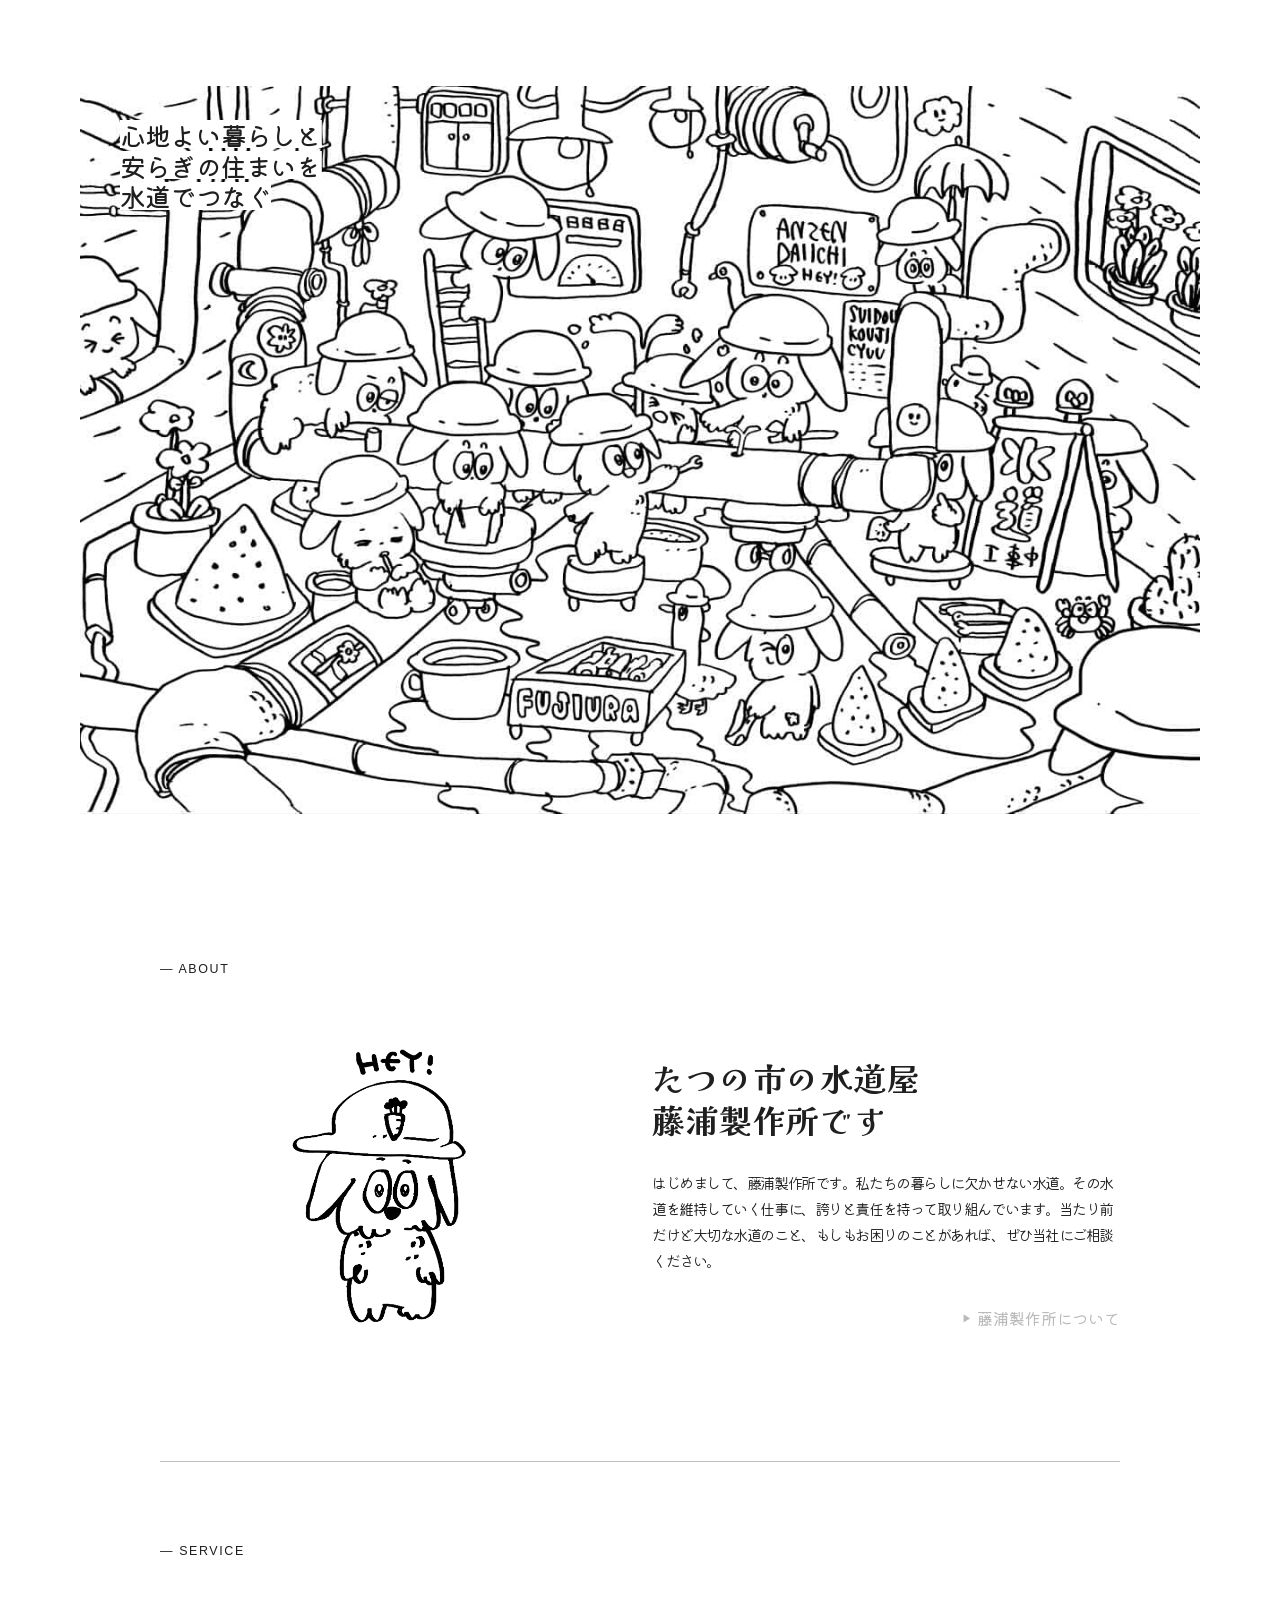
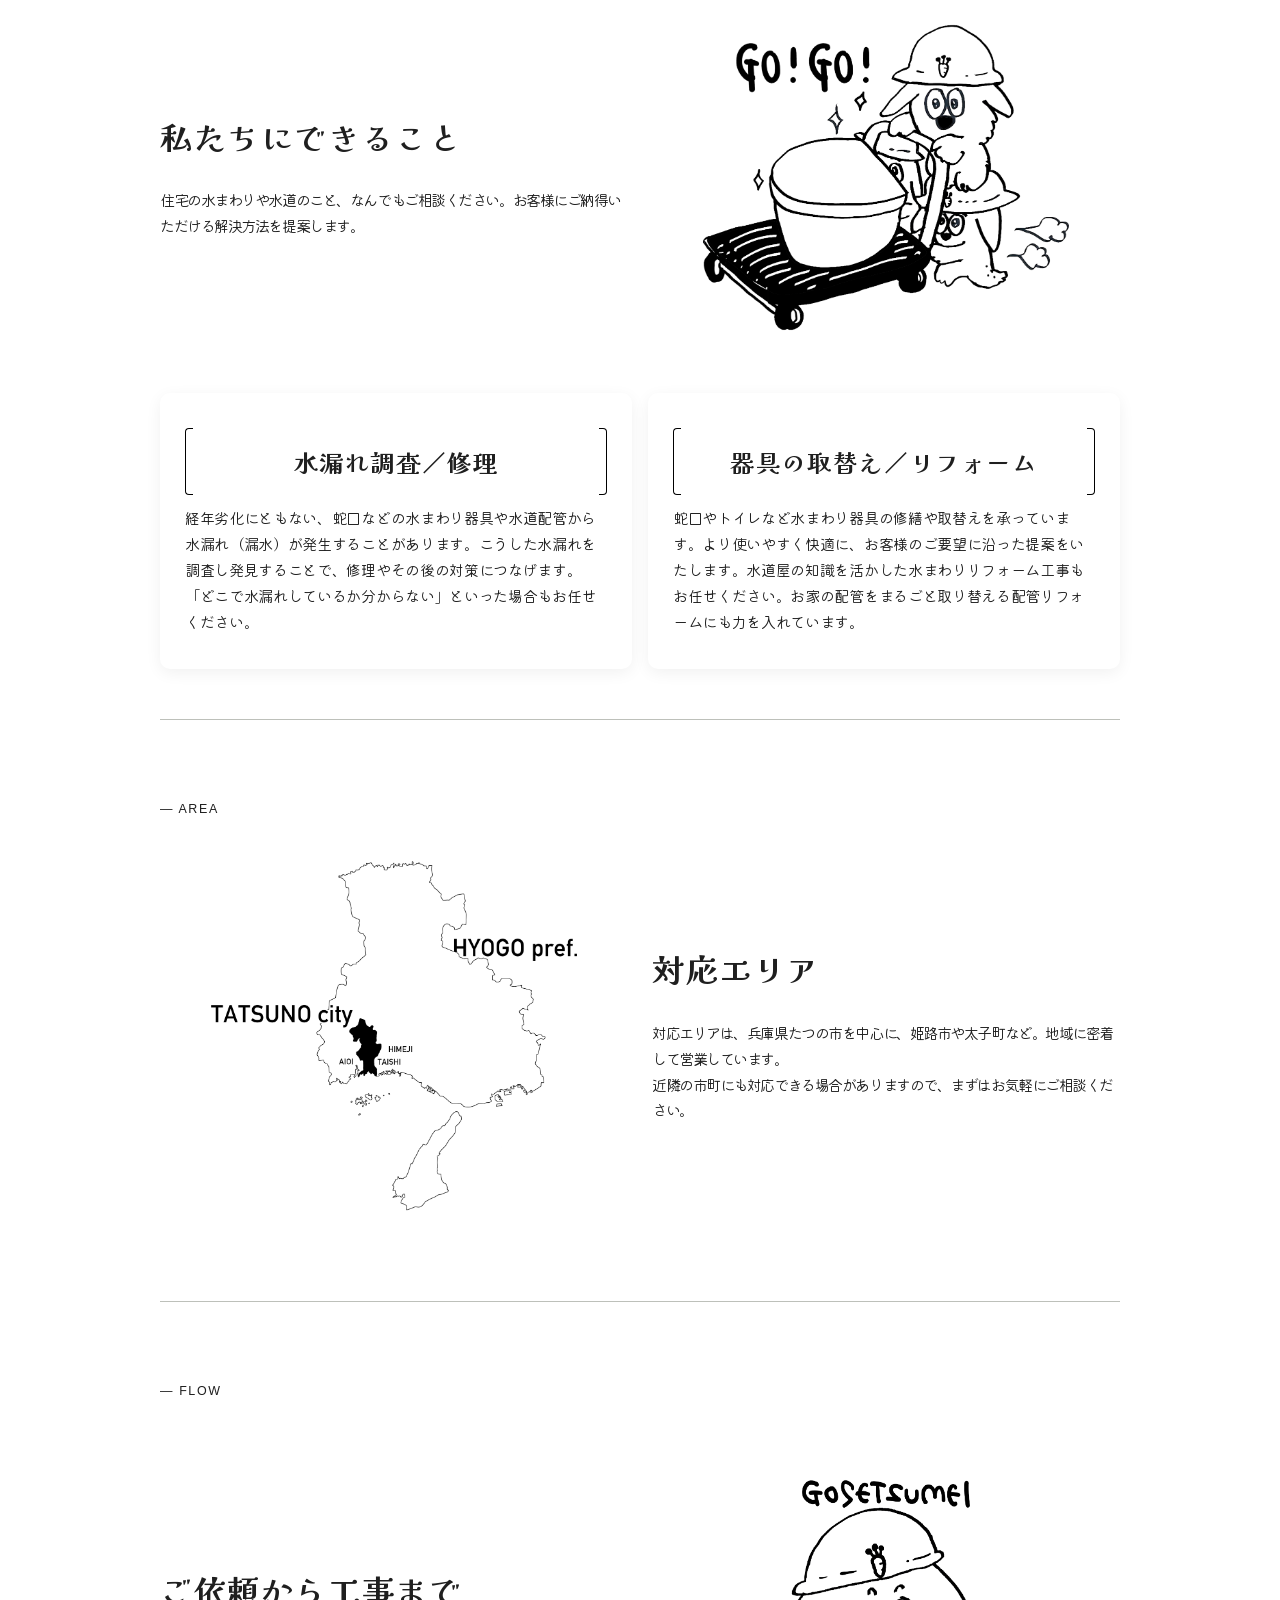
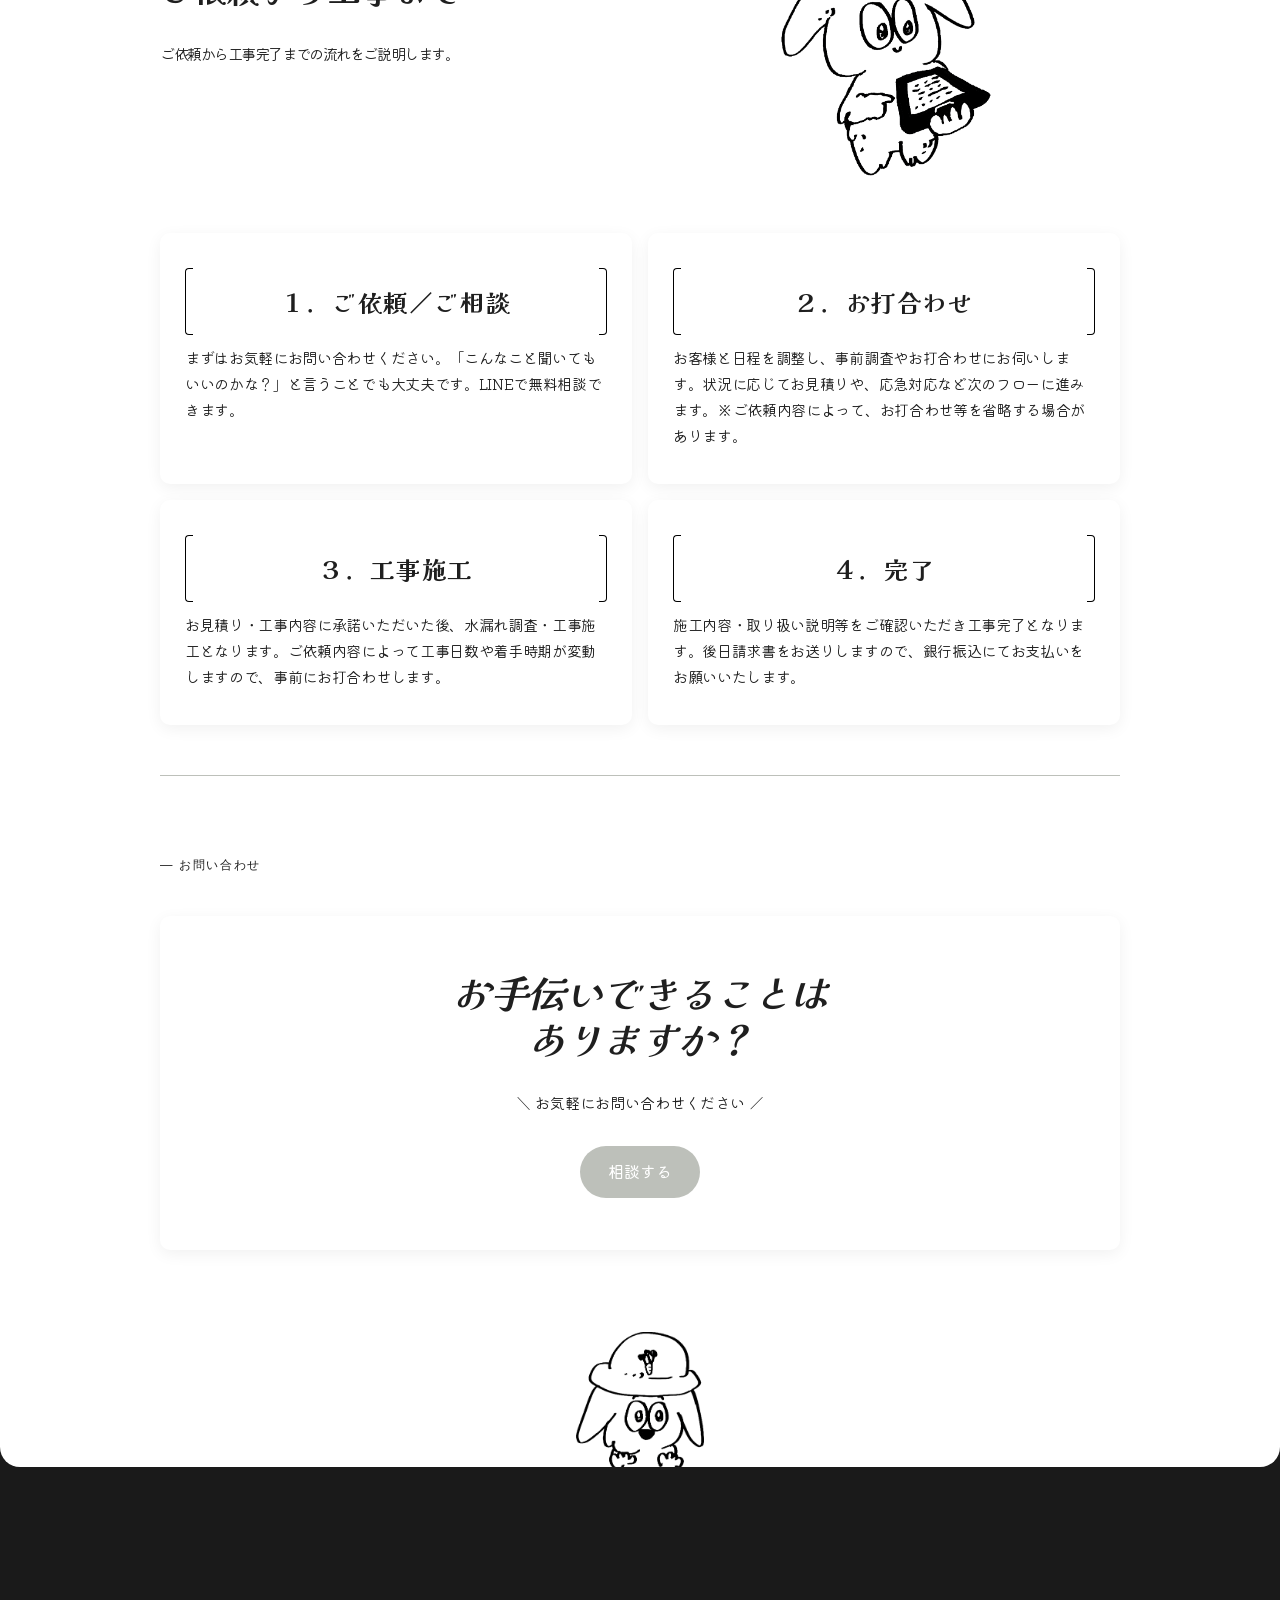
==== commit eb7c9163: "update" ====
--- a/fujiuraworks.jp/index.html
+++ b/fujiuraworks.jp/index.html
@@ -17,6 +17,15 @@
   <meta name="twitter:card" content="summary_large_image">
   <meta name="theme-color" content="#ffffff">
   <script defer src="analytics.js"></script>
+  <script type="application/ld+json">
+  {
+    "@context": "https://schema.org",
+    "@type": "WebSite",
+    "@id": "https://fujiuraworks.jp/#website",
+    "url": "https://fujiuraworks.jp/",
+    "name": "藤浦製作所"
+  }
+  </script>
   <script type="application/ld+json">
   {
     "@context": "https://schema.org",
@@ -147,8 +156,8 @@
       <div class="showcase-item">
         <div class="showcase-img"><img src="img/about.png" alt="藤浦製作所について"></div>
         <div class="showcase-text">
-          <h2>はじめまして<br>藤浦製作所です</h2>
-          <p>たつの市の水道屋、藤浦製作所です。私たちの暮らしに欠かせない水道。その水道を維持していく仕事に、誇りと責任を持って取り組んでいます。当たり前だけど大切な水道のこと、もしもお困りのことがあれば、ぜひ当社にご相談ください。</p>
+          <h2>たつの市の水道屋<br>藤浦製作所です</h2>
+          <p>はじめまして、藤浦製作所です。私たちの暮らしに欠かせない水道。その水道を維持していく仕事に、誇りと責任を持って取り組んでいます。当たり前だけど大切な水道のこと、もしもお困りのことがあれば、ぜひ当社にご相談ください。</p>
           <a href="#" class="btn-secondary" id="open-about">藤浦製作所について</a>
         </div>
       </div>
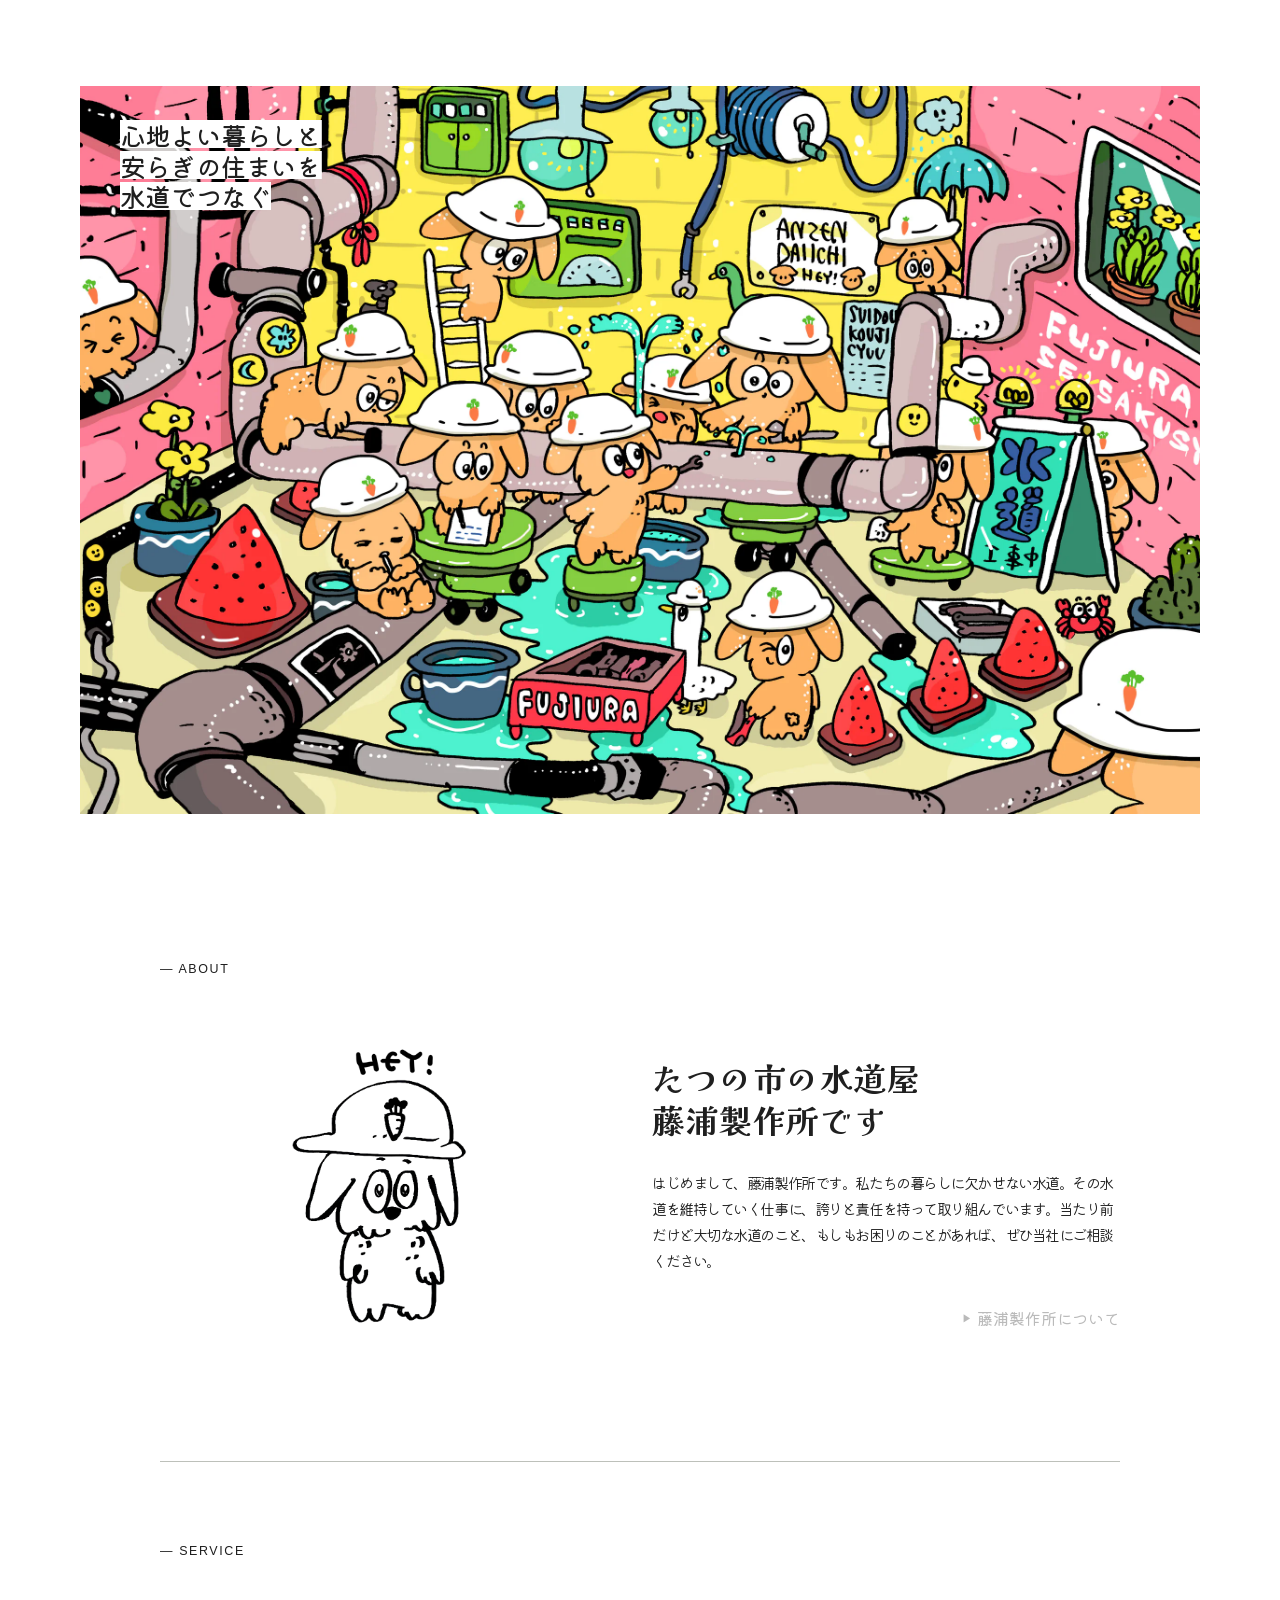
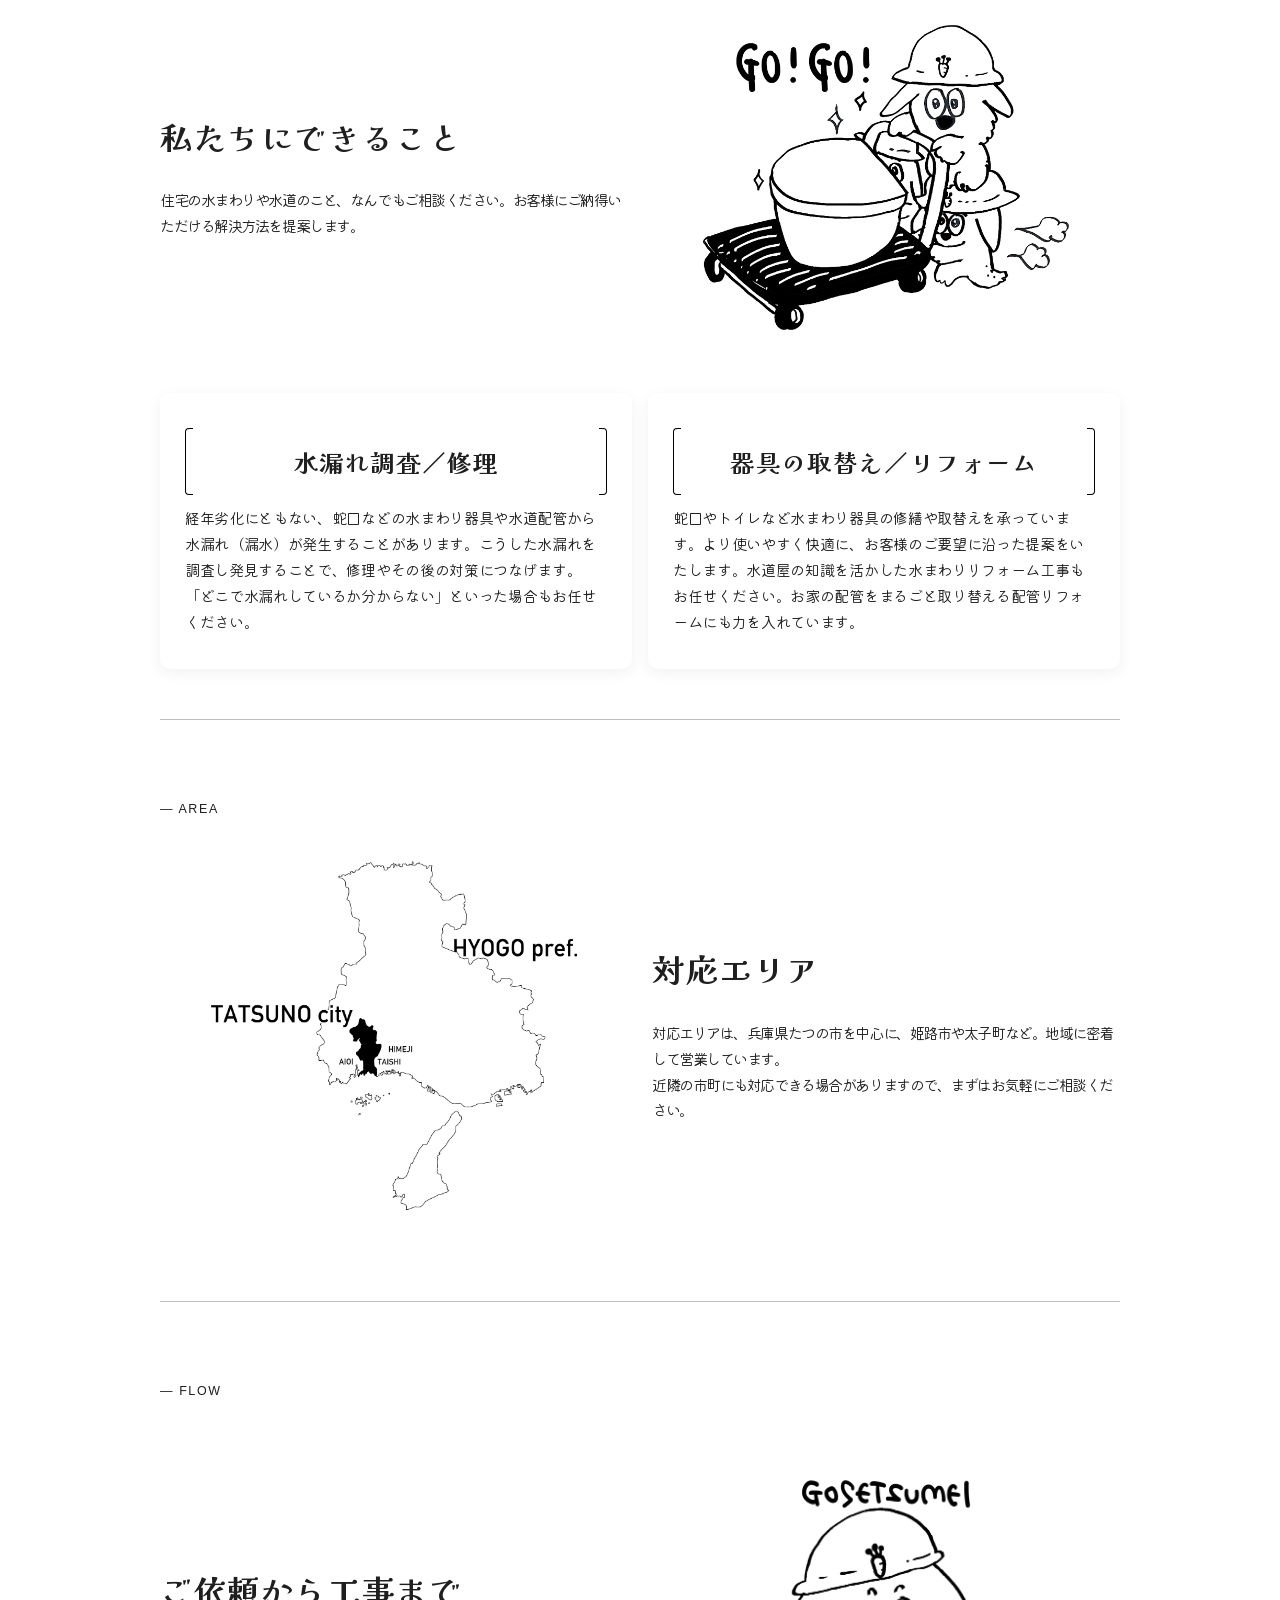
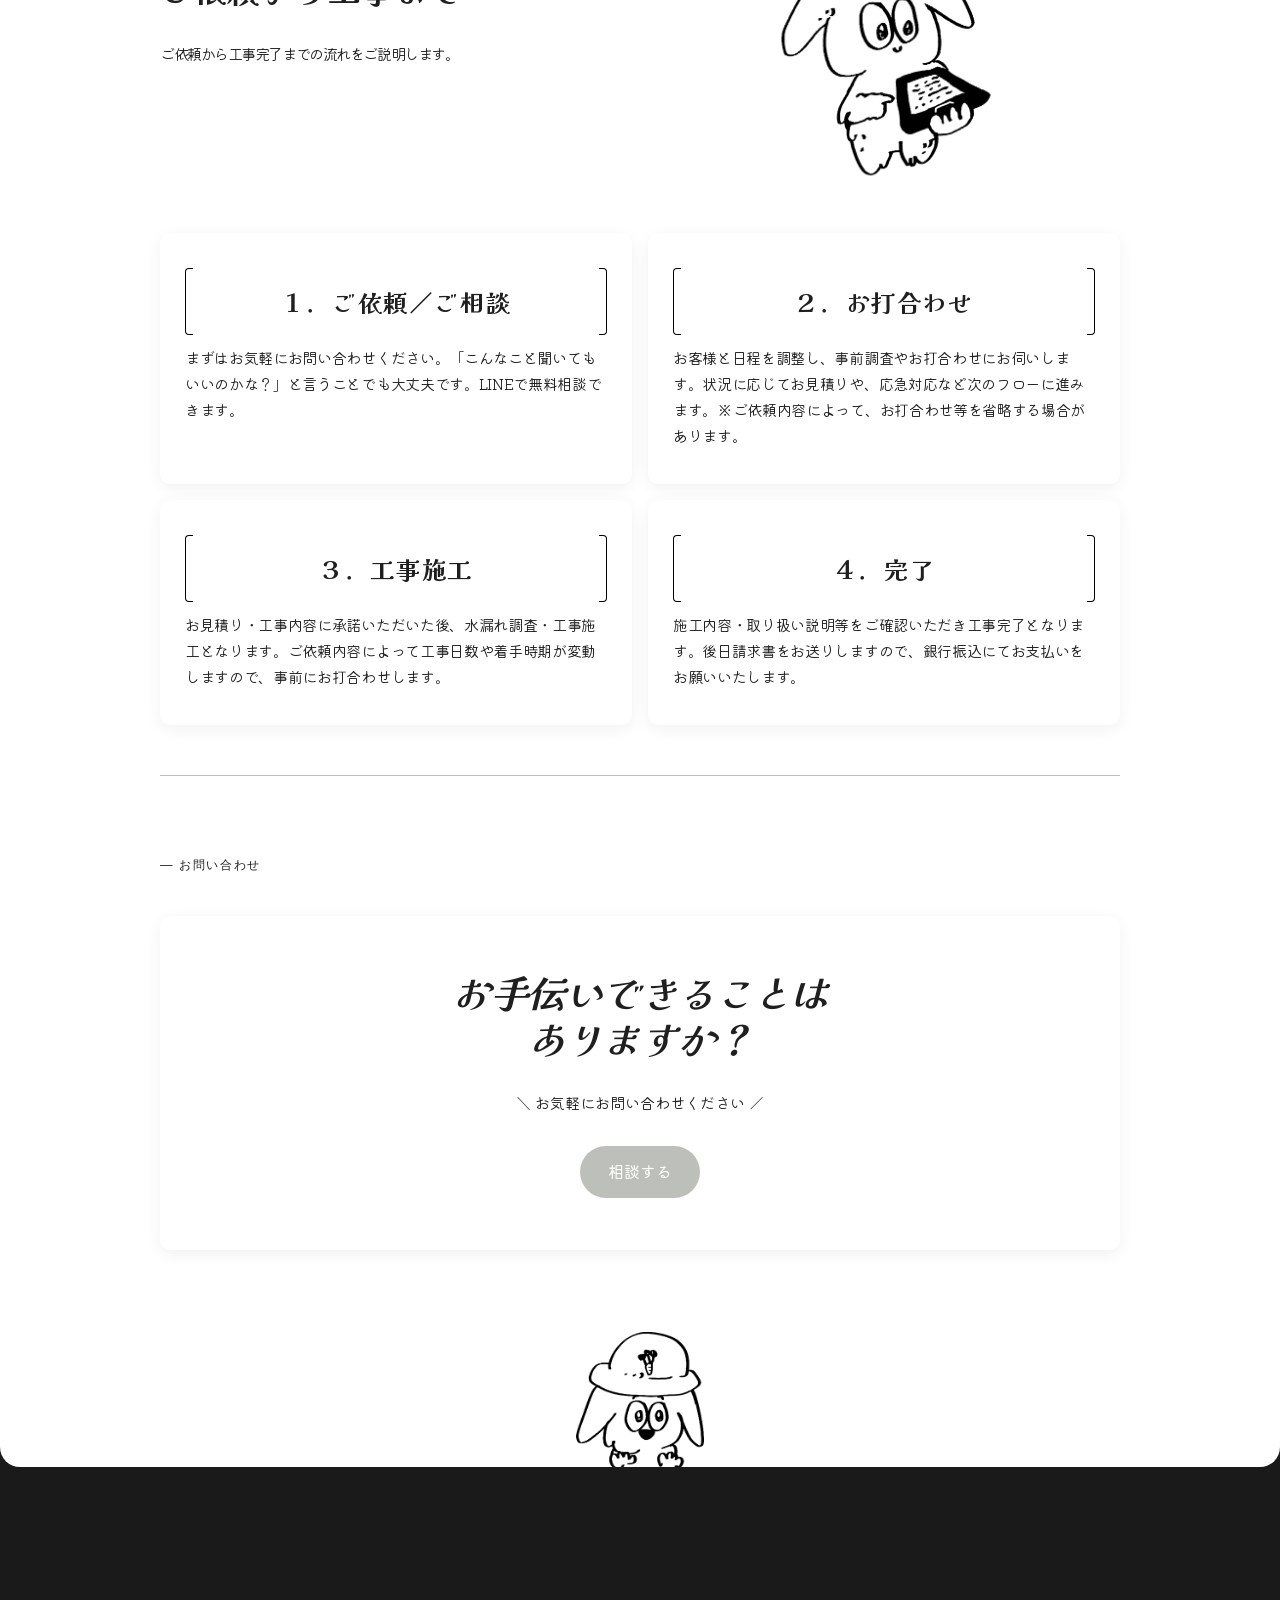
==== commit 03a6032a: "update" ====
--- a/fujiuraworks.jp/index.html
+++ b/fujiuraworks.jp/index.html
@@ -7,13 +7,13 @@
   <meta name="description" content="たつの市の水道工事・水漏れ修理なら藤浦製作所へ。たつの市指定給水装置工事事業者が、漏水調査、蛇口・トイレの交換、配管工事、水まわりリフォームに対応。姫路市・太子町もご相談ください。">
   <meta name="robots" content="index, follow">
   <link rel="canonical" href="https://fujiuraworks.jp/">
-  <link rel="icon" href="img/footer.png" type="image/png">
+  <link rel="icon" href="img/favicon.png" type="image/png" sizes="96x96">
   <meta property="og:type" content="website">
   <meta property="og:site_name" content="藤浦製作所">
   <meta property="og:title" content="たつの市の水道・水漏れ修理なら藤浦製作所">
   <meta property="og:description" content="たつの市指定給水装置工事事業者が、水漏れ修理、配管工事、器具交換、水まわりリフォームを承ります。">
   <meta property="og:url" content="https://fujiuraworks.jp/">
-  <meta property="og:image" content="https://fujiuraworks.jp/img/heroimage.jpg">
+  <meta property="og:image" content="https://fujiuraworks.jp/img/heroimage.webp">
   <meta name="twitter:card" content="summary_large_image">
   <meta name="theme-color" content="#ffffff">
   <script defer src="analytics.js"></script>
@@ -33,7 +33,7 @@
     "@id": "https://fujiuraworks.jp/#business",
     "name": "藤浦製作所",
     "url": "https://fujiuraworks.jp/",
-    "image": "https://fujiuraworks.jp/img/logo.png",
+    "image": "https://fujiuraworks.jp/img/logo.webp",
     "telephone": "+81-70-4317-7165",
     "address": {
       "@type": "PostalAddress",
@@ -90,8 +90,8 @@
 
 <!-- LOADING OVERLAY -->
 <div class="loading-overlay" id="loading-overlay">
-  <img class="loading-name" src="img/logo.png" alt="藤浦製作所">
-  <img class="loading-image" src="img/about.png" alt="">
+  <img class="loading-name" src="img/logo.webp" width="1000" height="275" alt="藤浦製作所">
+  <img class="loading-image" src="img/about.webp" width="1400" height="1975" alt="">
   <svg class="loading-spinner" viewBox="0 0 24 24" aria-hidden="true">
     <circle cx="12" cy="12" r="9" fill="none" stroke="currentColor" stroke-width="2"/>
     <path d="M21 12a9 9 0 0 0-9-9" fill="none" stroke="currentColor" stroke-width="2" stroke-linecap="round"/>
@@ -104,7 +104,7 @@
   <!-- HEADER -->
   <header>
     <div class="header-inner">
-      <a href="#" class="logo"><img src="img/logo.png" alt="藤浦製作所"></a>
+      <a href="#" class="logo"><img src="img/logo.webp" width="1000" height="275" alt="藤浦製作所"></a>
       <button class="menu-toggle" aria-label="メニューを開く">
         <span></span>
         <span></span>
@@ -119,7 +119,7 @@
         <span></span>
         <span></span>
       </button>
-      <a href="#" class="logo nav-logo"><img src="img/logo.png" alt="藤浦製作所"></a>
+      <a href="#" class="logo nav-logo"><img src="img/logo.webp" width="1000" height="275" alt="藤浦製作所"></a>
       <div class="nav-links-group">
         <a href="#About">About</a>
         <a href="#Service">Service</a>
@@ -137,7 +137,7 @@
   <!-- HERO IMAGE -->
   <div class="hero-image">
     <div class="hero-image-inner">
-      <img src="img/heroimage.jpg" alt="藤浦製作所の水まわり工事" class="hero-img">
+      <img src="img/heroimage.webp" width="2400" height="1560" alt="藤浦製作所の水まわり工事" class="hero-img" fetchpriority="high" decoding="async">
       <div class="hero-overlay">
         <h1><span class="hero-h1-text">心地よい暮らしと<br>安らぎの住まいを<br>水道でつなぐ</span></h1>
       </div>
@@ -154,7 +154,7 @@
     <section id="About">
       <div class="section-label">About</div>
       <div class="showcase-item">
-        <div class="showcase-img"><img src="img/about.png" alt="藤浦製作所について"></div>
+        <div class="showcase-img"><img src="img/about.webp" width="1400" height="1975" alt="藤浦製作所について" loading="lazy" decoding="async"></div>
         <div class="showcase-text">
           <h2>たつの市の水道屋<br>藤浦製作所です</h2>
           <p>はじめまして、藤浦製作所です。私たちの暮らしに欠かせない水道。その水道を維持していく仕事に、誇りと責任を持って取り組んでいます。当たり前だけど大切な水道のこと、もしもお困りのことがあれば、ぜひ当社にご相談ください。</p>
@@ -169,7 +169,7 @@
     <section id="Service">
       <div class="section-label">Service</div>
       <div class="showcase-item reverse">
-        <div class="showcase-img"><img src="img/service.png" alt="サービス"></div>
+        <div class="showcase-img"><img src="img/service.webp" width="1400" height="1341" alt="サービス" loading="lazy" decoding="async"></div>
         <div class="showcase-text">
           <h2>私たちにできること</h2>
           <p>住宅の水まわりや水道のこと、なんでもご相談ください。お客様にご納得いただける解決方法を提案します。</p>
@@ -193,7 +193,7 @@
     <section id="Area">
       <div class="section-label">Area</div>
       <div class="showcase-item">
-        <div class="showcase-img"><img src="img/map.png" alt="エリア地図"></div>
+        <div class="showcase-img"><img src="img/map.webp" width="1200" height="1149" alt="エリア地図" loading="lazy" decoding="async"></div>
         <div class="showcase-text">
           <h2>対応エリア</h2>
           <p>対応エリアは、兵庫県たつの市を中心に、姫路市や太子町など。地域に密着して営業しています。<br>近隣の市町にも対応できる場合がありますので、まずはお気軽にご相談ください。</p>
@@ -207,7 +207,7 @@
     <section id="Flow">
       <div class="section-label">Flow</div>
       <div class="showcase-item reverse">
-        <div class="showcase-img"><img src="img/flow.png" alt="ご依頼から工事まで"></div>
+        <div class="showcase-img"><img src="img/flow.webp" width="1400" height="1434" alt="ご依頼から工事まで" loading="lazy" decoding="async"></div>
         <div class="showcase-text">
           <h2>ご依頼から工事まで</h2>
           <p>ご依頼から工事完了までの流れをご説明します。</p>
@@ -251,7 +251,7 @@
 
   <!-- FOOTER IMAGE -->
   <div class="footer-visual">
-    <img src="img/footer.png" alt="">
+    <img src="img/footer.webp" width="1200" height="1265" alt="" loading="lazy" decoding="async">
   </div>
 
 </div><!-- /.page-content -->
@@ -300,7 +300,7 @@
             ご縁を大切に、一つひとつ丁寧に取り組みます。</p>
             <p>藤浦製作所　｜　代表　藤浦 高</p>
             <div class="modal-img-placeholder">
-              <img src="img/profile.png" alt="代表 藤浦 高">
+              <img src="img/profile.webp" width="1400" height="1434" alt="代表 藤浦 高" loading="lazy" decoding="async">
             </div>
           </div>
         </div>
@@ -521,7 +521,7 @@
   <div class="footer-inner">
 
     <div class="footer-top">
-      <a href="#" class="footer-logo"><img src="img/footer-logo.png" alt="藤浦製作所"></a>
+      <a href="#" class="footer-logo"><img src="img/footer-logo.webp" width="1000" height="275" alt="藤浦製作所" loading="lazy" decoding="async"></a>
       <p class="footer-tagline">たつの市の水まわり工事は当店へ</p>
     </div>
 
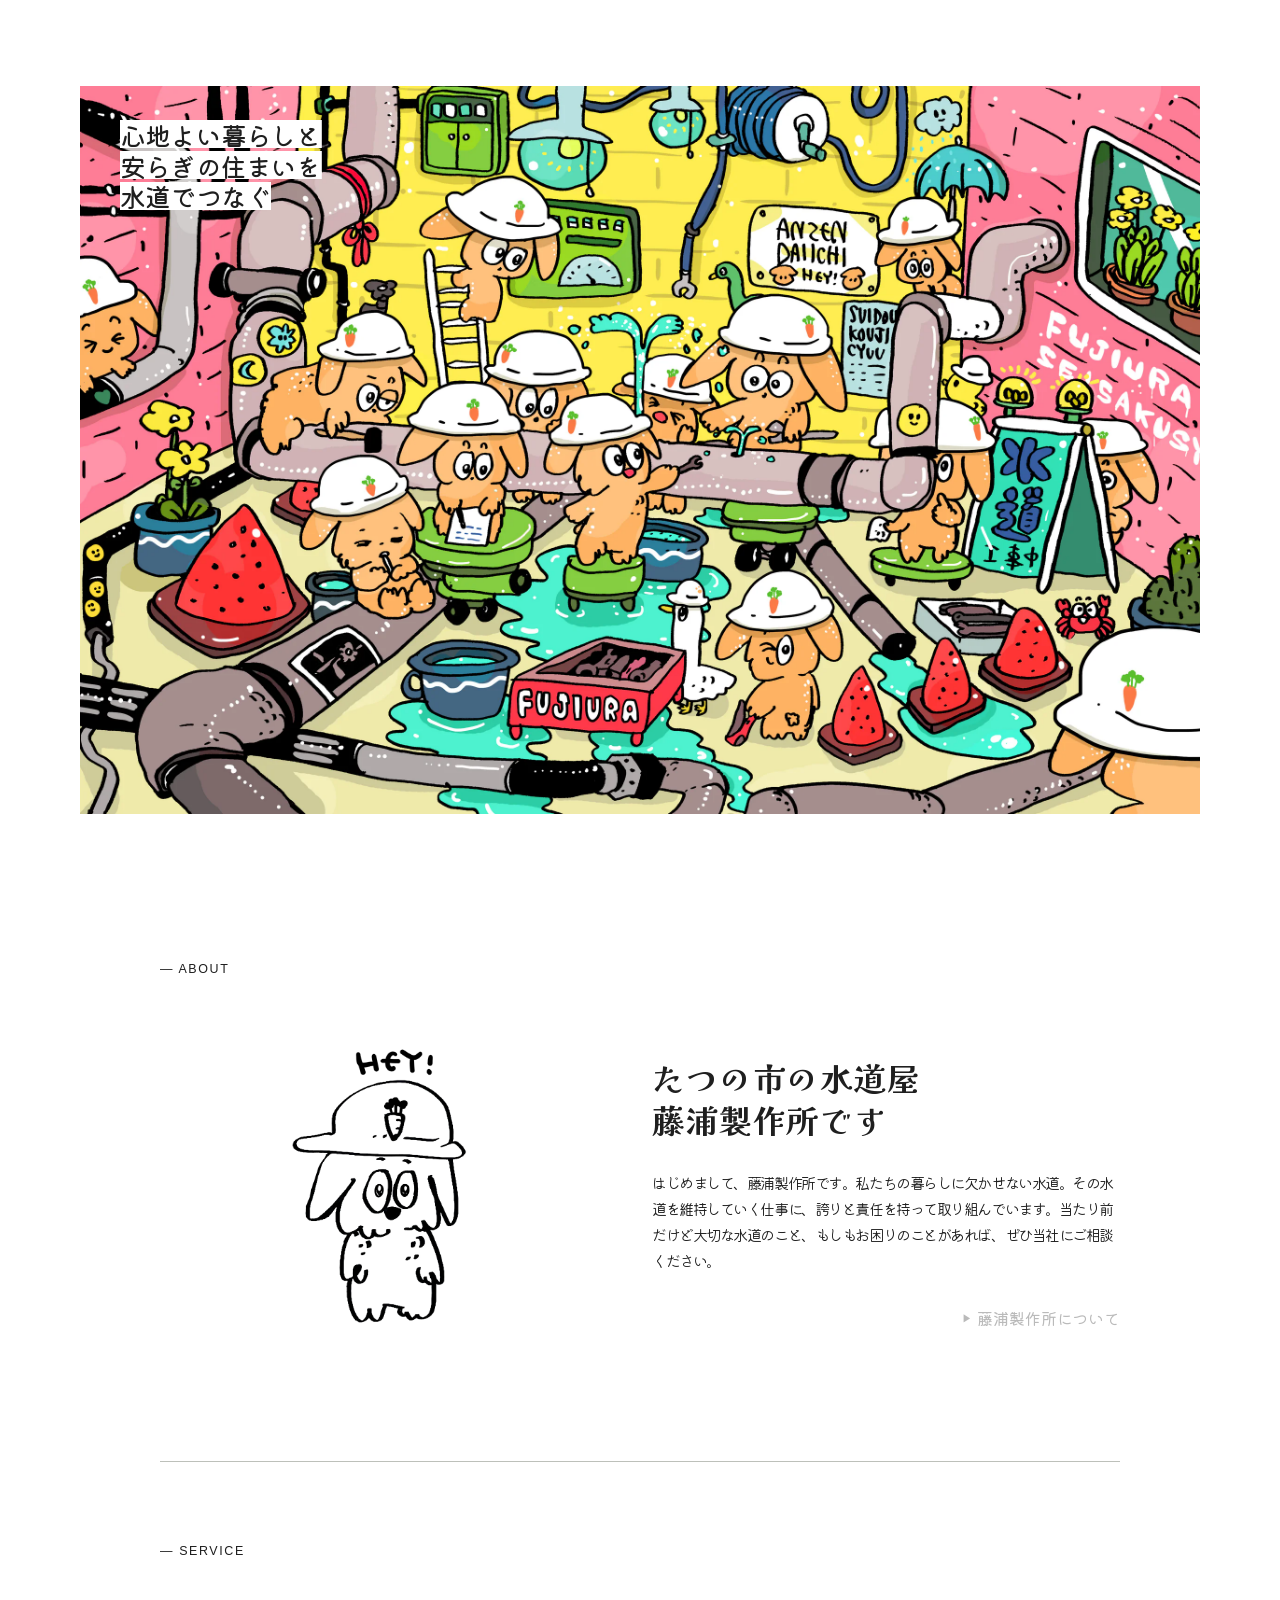
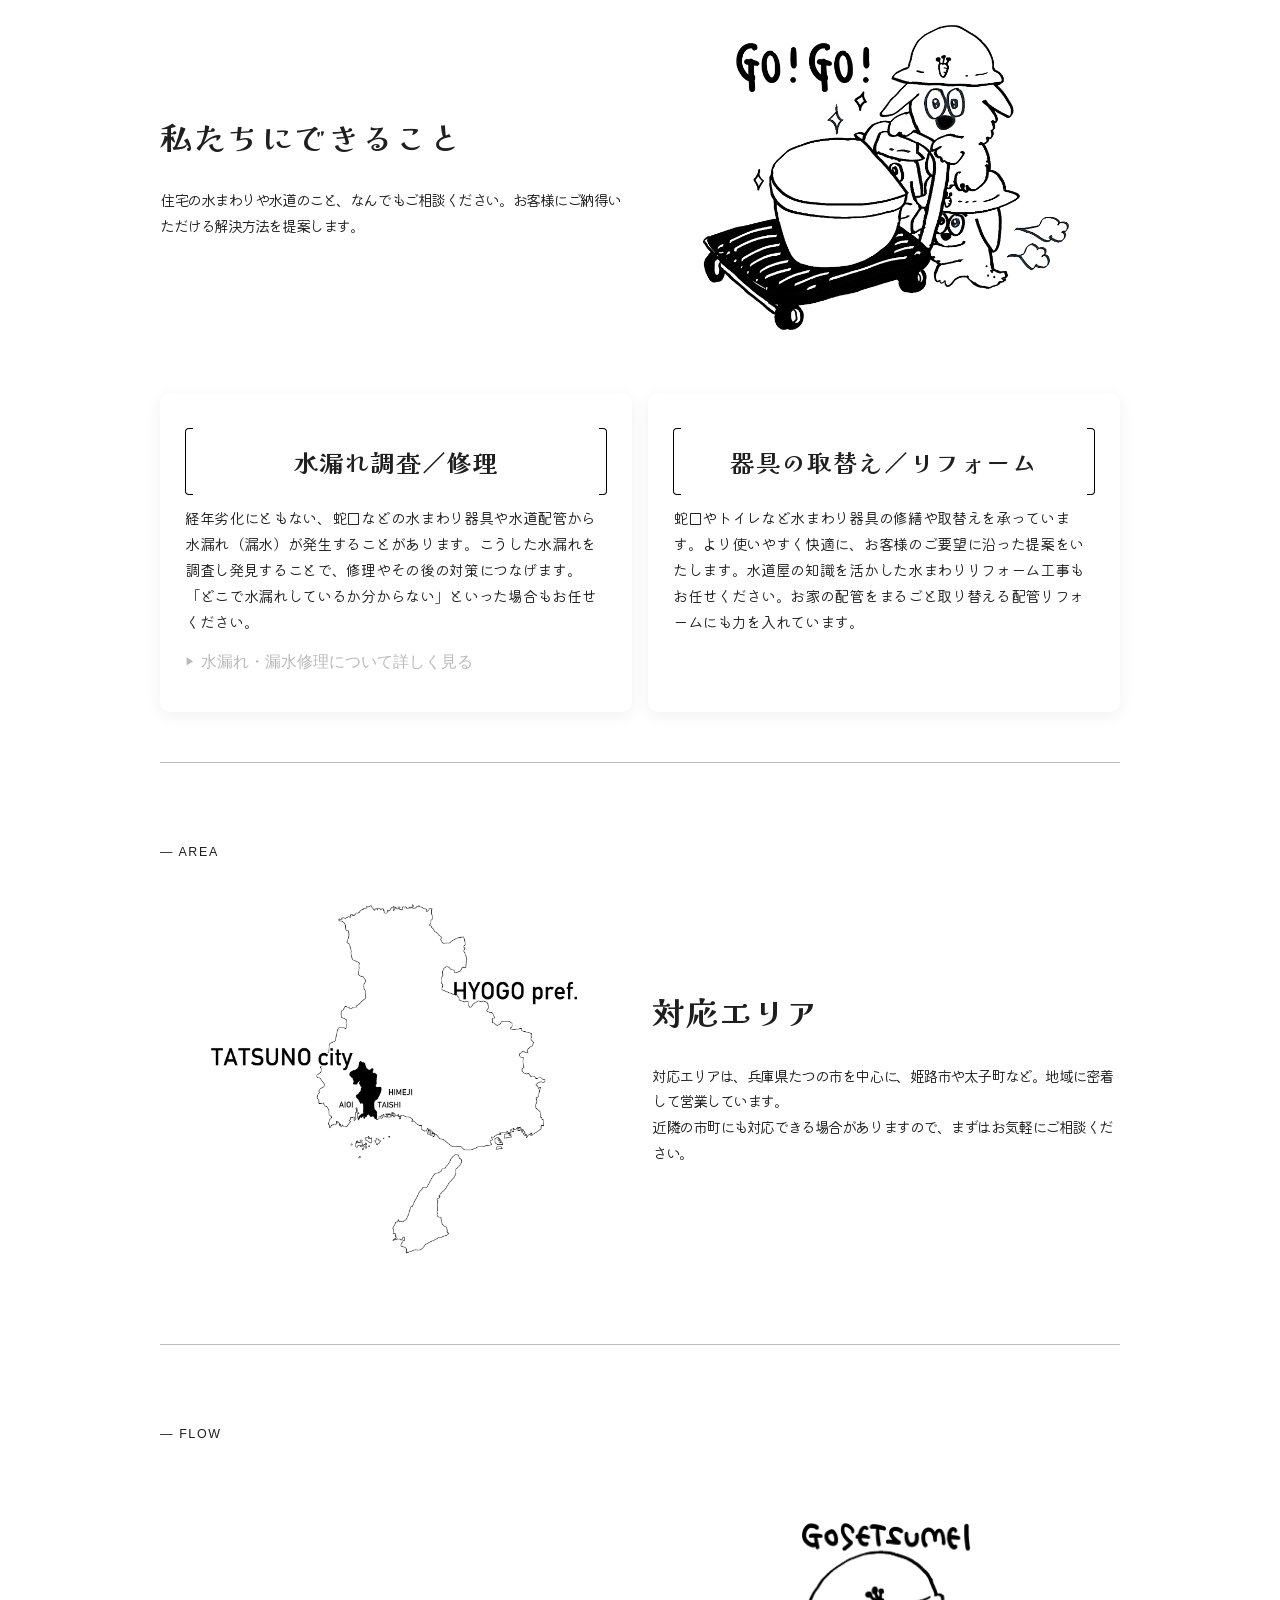
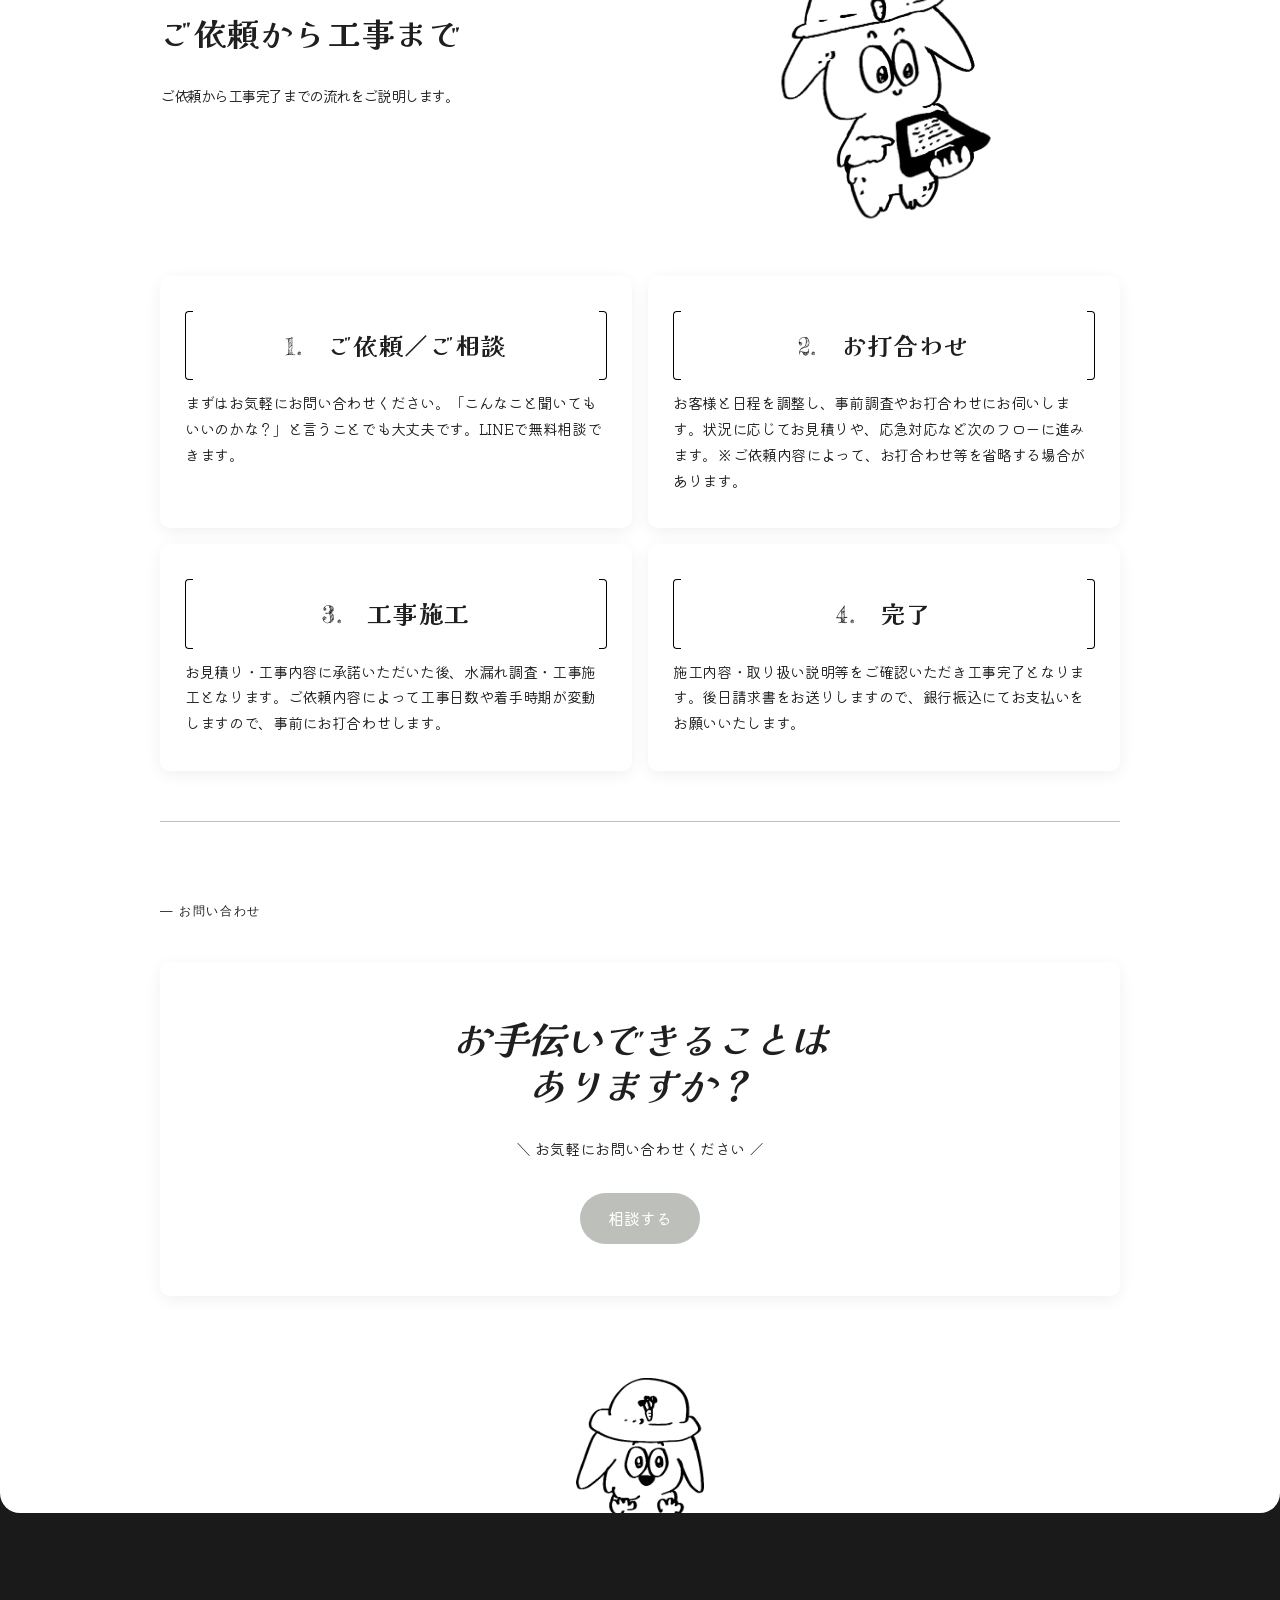
==== commit 22e5a5f0: "Add Tatsuno water leak service page" ====
--- a/fujiuraworks.jp/index.html
+++ b/fujiuraworks.jp/index.html
@@ -83,7 +83,7 @@
   <!-- Google Fonts -->
   <link rel="preconnect" href="https://fonts.googleapis.com">
   <link rel="preconnect" href="https://fonts.gstatic.com" crossorigin>
-  <link href="https://fonts.googleapis.com/css2?family=Kaisei+Opti:wght@700&family=Kiwi+Maru:wght@300;500&family=Noto+Sans+JP:wght@100..900&family=Shippori+Mincho:wght@700&family=Zen+Antique&family=Zen+Kurenaido&display=swap" rel="stylesheet">
+  <link href="https://fonts.googleapis.com/css2?family=Fredericka+the+Great&family=Kaisei+Opti:wght@700&family=Kiwi+Maru:wght@300;500&family=Noto+Sans+JP:wght@100..900&family=Shippori+Mincho:wght@700&family=Zen+Antique&family=Zen+Kurenaido&display=swap" rel="stylesheet">
   <link rel="stylesheet" href="style.css">
 </head>
 <body>
@@ -179,6 +179,7 @@
         <div class="feature-card">
           <h3>水漏れ調査／修理</h3>
           <p>経年劣化にともない、蛇口などの水まわり器具や水道配管から水漏れ（漏水）が発生することがあります。こうした水漏れを調査し発見することで、修理やその後の対策につなげます。「どこで水漏れしているか分からない」といった場合もお任せください。</p>
+          <a href="water-leak.html" class="btn-secondary">水漏れ・漏水修理について詳しく見る</a>
         </div>
         <div class="feature-card">
           <h3>器具の取替え／リフォーム</h3>
@@ -215,19 +216,19 @@
       </div>
       <div class="features-grid">
         <div class="feature-card">
-          <h3><span class="sub-font">１．</span>ご依頼／ご相談</h3>
+          <h3><span class="sub-font">1.</span>ご依頼／ご相談</h3>
           <p>まずはお気軽にお問い合わせください。「こんなこと聞いてもいいのかな？」と言うことでも大丈夫です。LINEで無料相談できます。</p>
         </div>
         <div class="feature-card">
-          <h3><span class="sub-font">２．</span>お打合わせ</h3>
+          <h3><span class="sub-font">2.</span>お打合わせ</h3>
           <p>お客様と日程を調整し、事前調査やお打合わせにお伺いします。状況に応じてお見積りや、応急対応など次のフローに進みます。※ご依頼内容によって、お打合わせ等を省略する場合があります。</p>
         </div>
         <div class="feature-card">
-          <h3><span class="sub-font">３．</span>工事施工</h3>
+          <h3><span class="sub-font">3.</span>工事施工</h3>
           <p>お見積り・工事内容に承諾いただいた後、水漏れ調査・工事施工となります。ご依頼内容によって工事日数や着手時期が変動しますので、事前にお打合わせします。</p>
         </div>
         <div class="feature-card">
-          <h3><span class="sub-font">４．</span>完了</h3>
+          <h3><span class="sub-font">4.</span>完了</h3>
           <p>施工内容・取り扱い説明等をご確認いただき工事完了となります。後日請求書をお送りしますので、銀行振込にてお支払いをお願いいたします。</p>
         </div>
       </div>
@@ -803,6 +804,10 @@
     next.classList.add('active');
     setTimeout(() => current.classList.remove('active'), 500);
   }
+
+  // 専用ページのフッターから戻った場合も、該当する案内を開く。
+  if (location.hash === '#modal-about') openModal();
+  if (location.hash === '#modal-privacy') openPrivacyModal();
 </script>
 
 </body>
--- a/fujiuraworks.jp/style.css
+++ b/fujiuraworks.jp/style.css
@@ -602,6 +602,12 @@
   padding: 0.75rem 1rem;
   text-align: center;
   top: 0;
+}
+
+#Flow .sub-font {
+  font-family: "Fredericka the Great", serif;
+  font-weight: 400;
+  margin-right: 1em;
 }
 
 .feature-card h3::before,
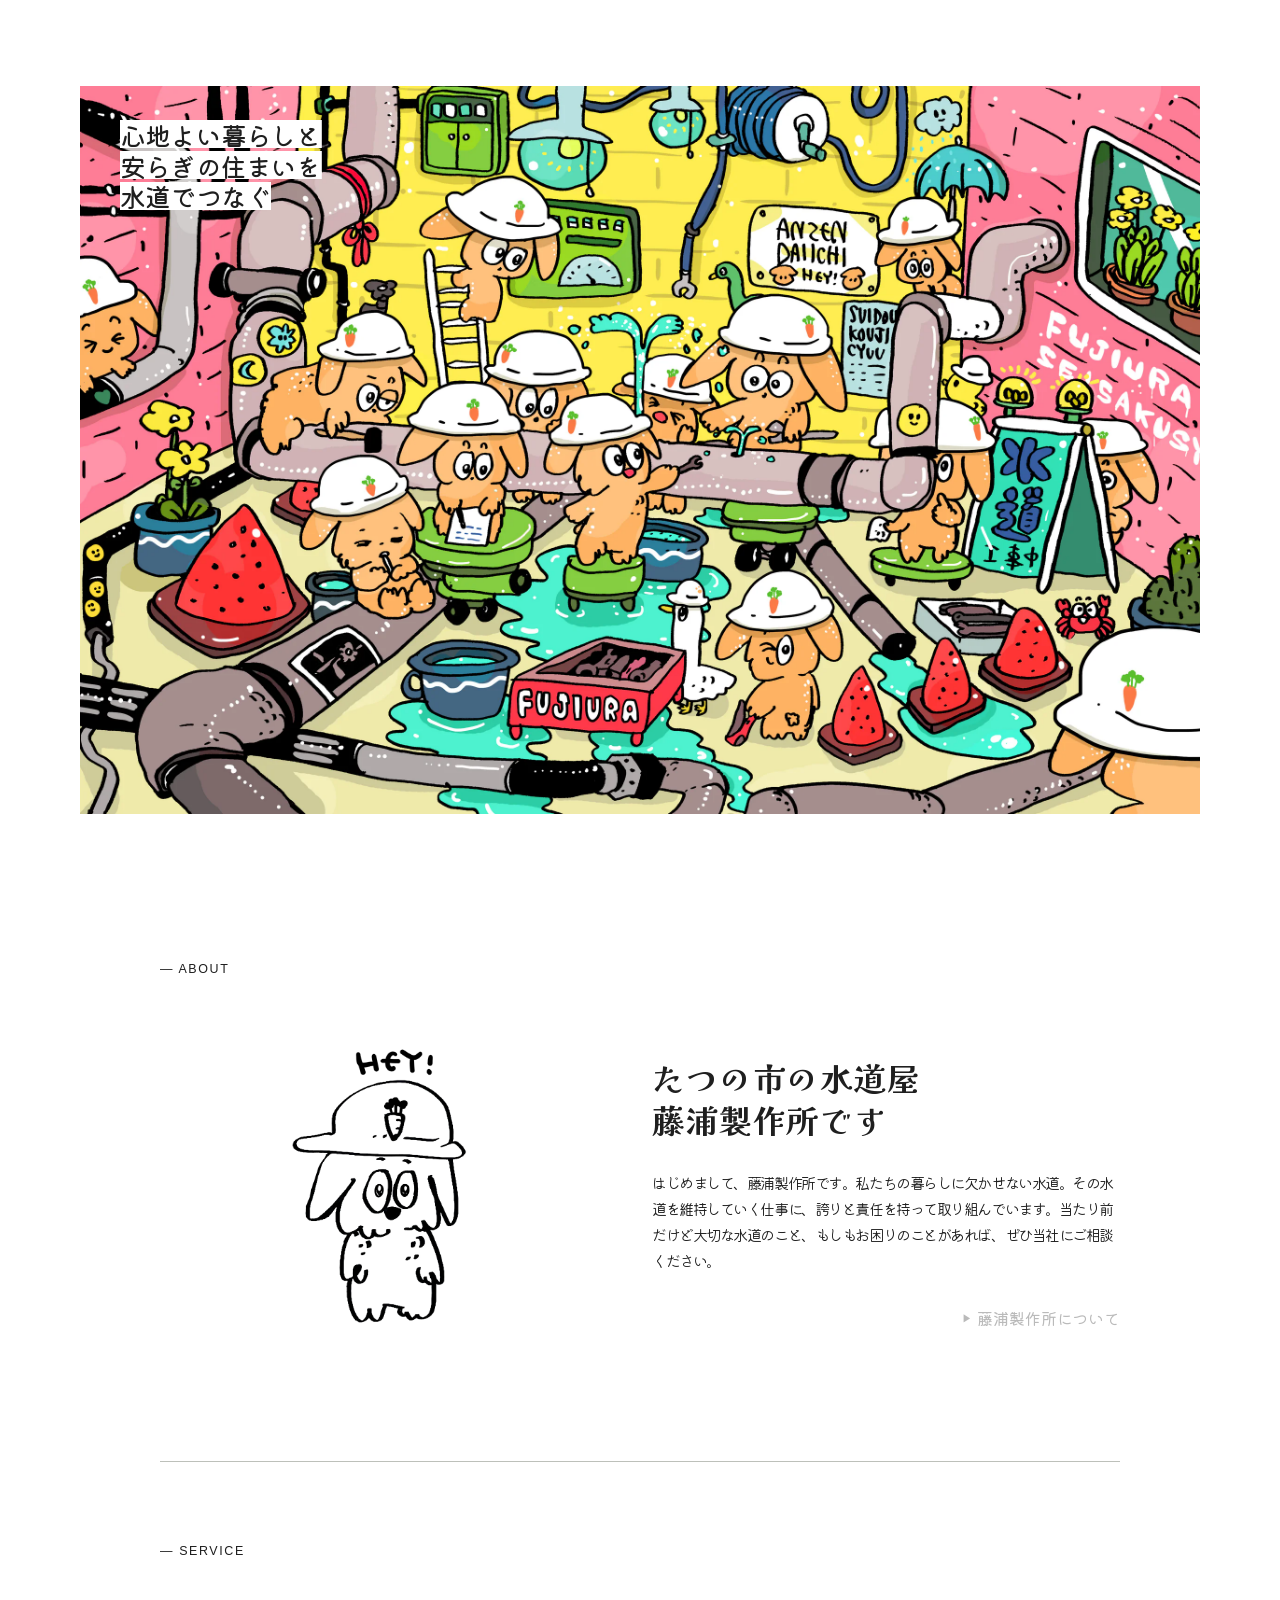
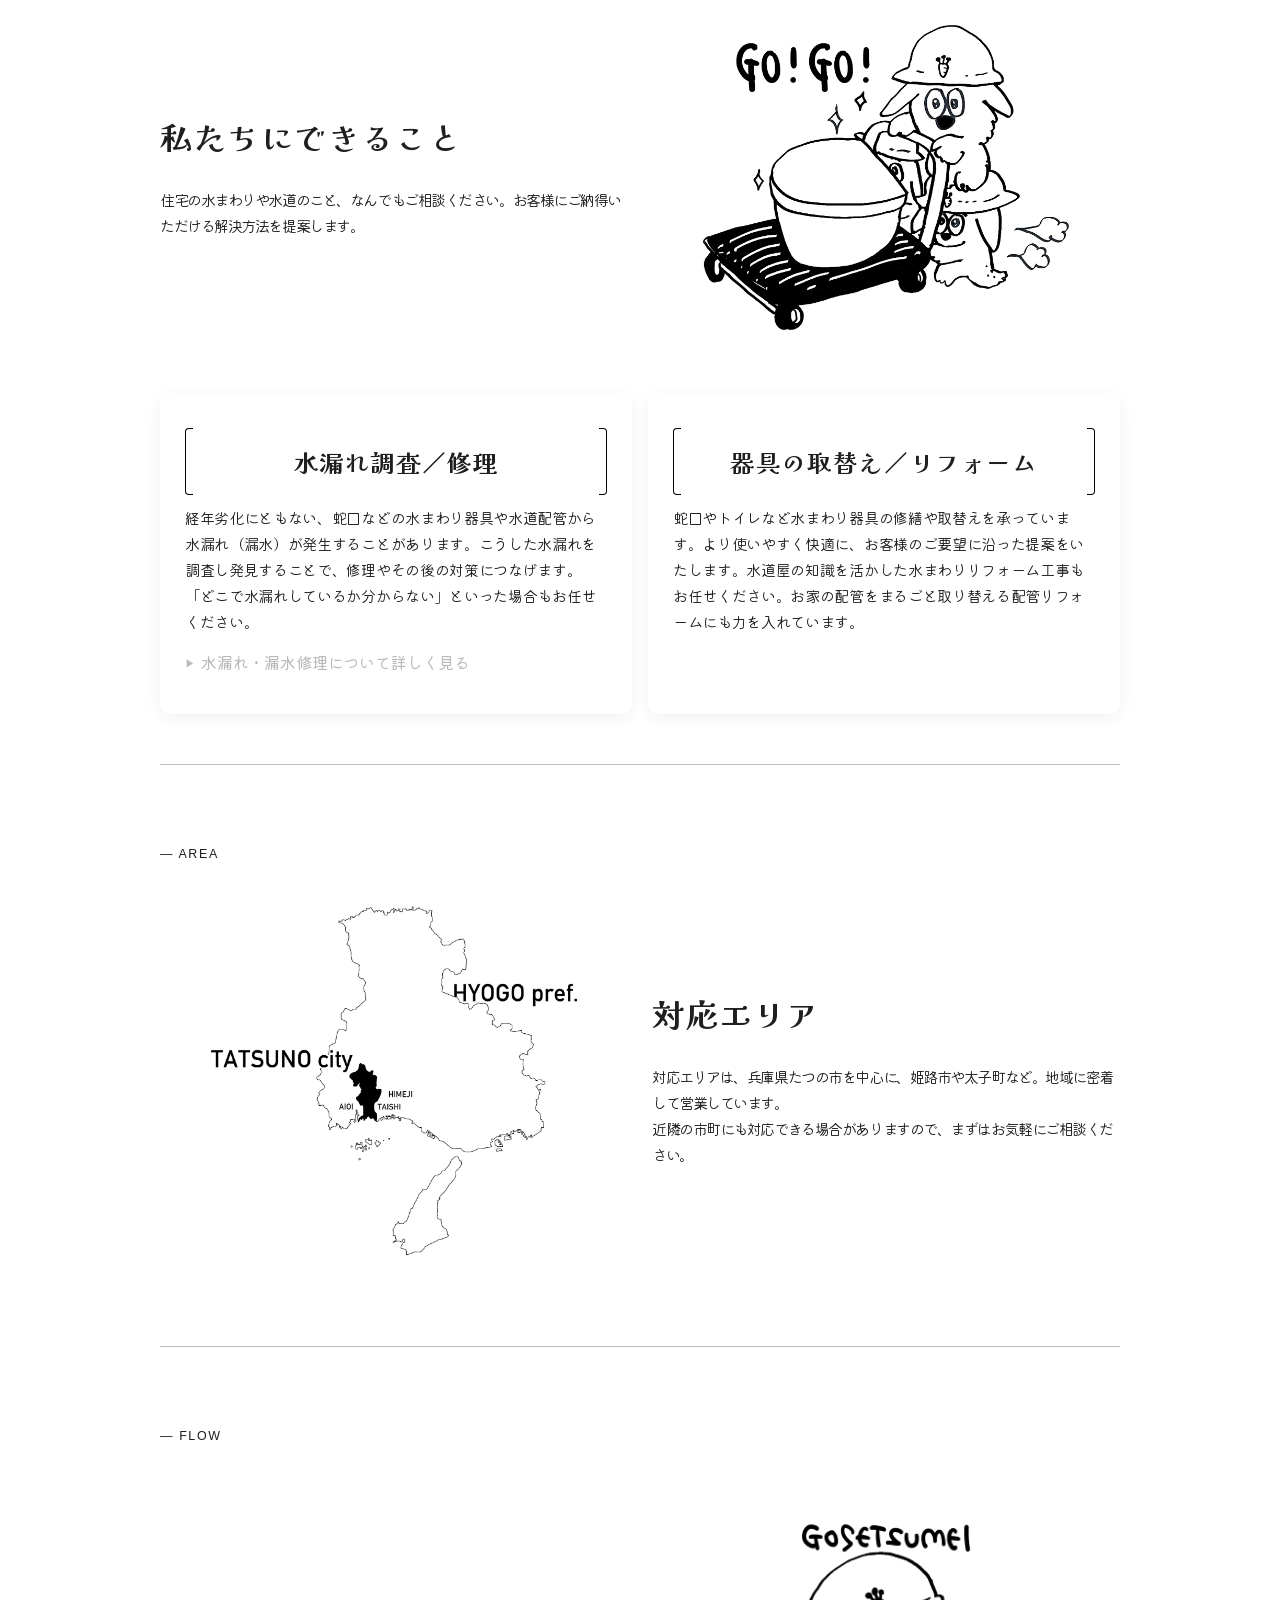
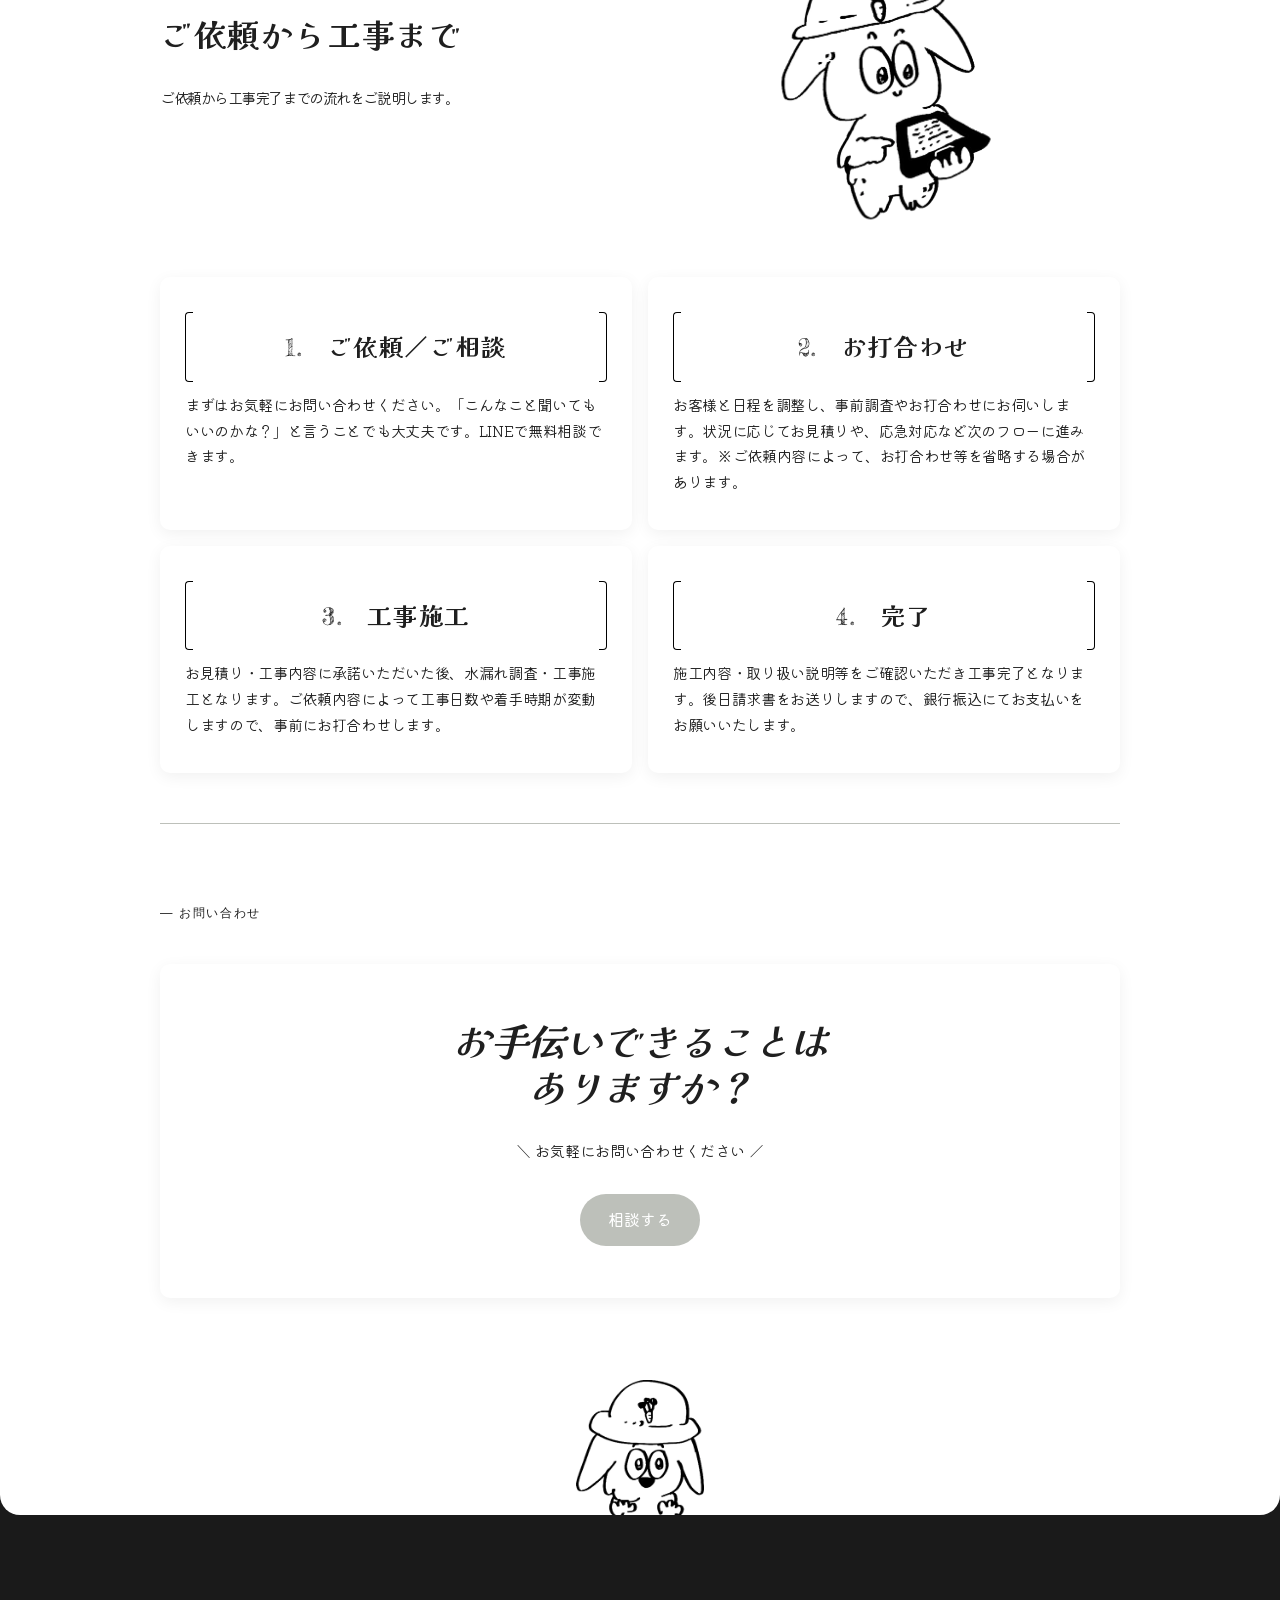
==== commit dac9d596: "Update homepage title for waterworks and leak repair" ====
--- a/fujiuraworks.jp/index.html
+++ b/fujiuraworks.jp/index.html
@@ -3,14 +3,14 @@
 <head>
   <meta charset="UTF-8">
   <meta name="viewport" content="width=device-width, initial-scale=1.0">
-  <title>たつの市の水道・水漏れ修理なら藤浦製作所｜指定給水装置工事事業者</title>
+  <title>たつの市の水道工事・水漏れ修理なら藤浦製作所</title>
   <meta name="description" content="たつの市の水道工事・水漏れ修理なら藤浦製作所へ。たつの市指定給水装置工事事業者が、漏水調査、蛇口・トイレの交換、配管工事、水まわりリフォームに対応。姫路市・太子町もご相談ください。">
   <meta name="robots" content="index, follow">
   <link rel="canonical" href="https://fujiuraworks.jp/">
   <link rel="icon" href="img/favicon.png" type="image/png" sizes="96x96">
   <meta property="og:type" content="website">
   <meta property="og:site_name" content="藤浦製作所">
-  <meta property="og:title" content="たつの市の水道・水漏れ修理なら藤浦製作所">
+  <meta property="og:title" content="たつの市の水道工事・水漏れ修理なら藤浦製作所">
   <meta property="og:description" content="たつの市指定給水装置工事事業者が、水漏れ修理、配管工事、器具交換、水まわりリフォームを承ります。">
   <meta property="og:url" content="https://fujiuraworks.jp/">
   <meta property="og:image" content="https://fujiuraworks.jp/img/heroimage.webp">
--- a/fujiuraworks.jp/style.css
+++ b/fujiuraworks.jp/style.css
@@ -714,7 +714,8 @@
   margin-top: 16px;
 }
 
-.showcase-text a {
+.showcase-text a,
+#Service .feature-card .btn-secondary {
   font-family: "Kiwi Maru", serif;
   color: #BABABA;
   line-height: 1.7;
